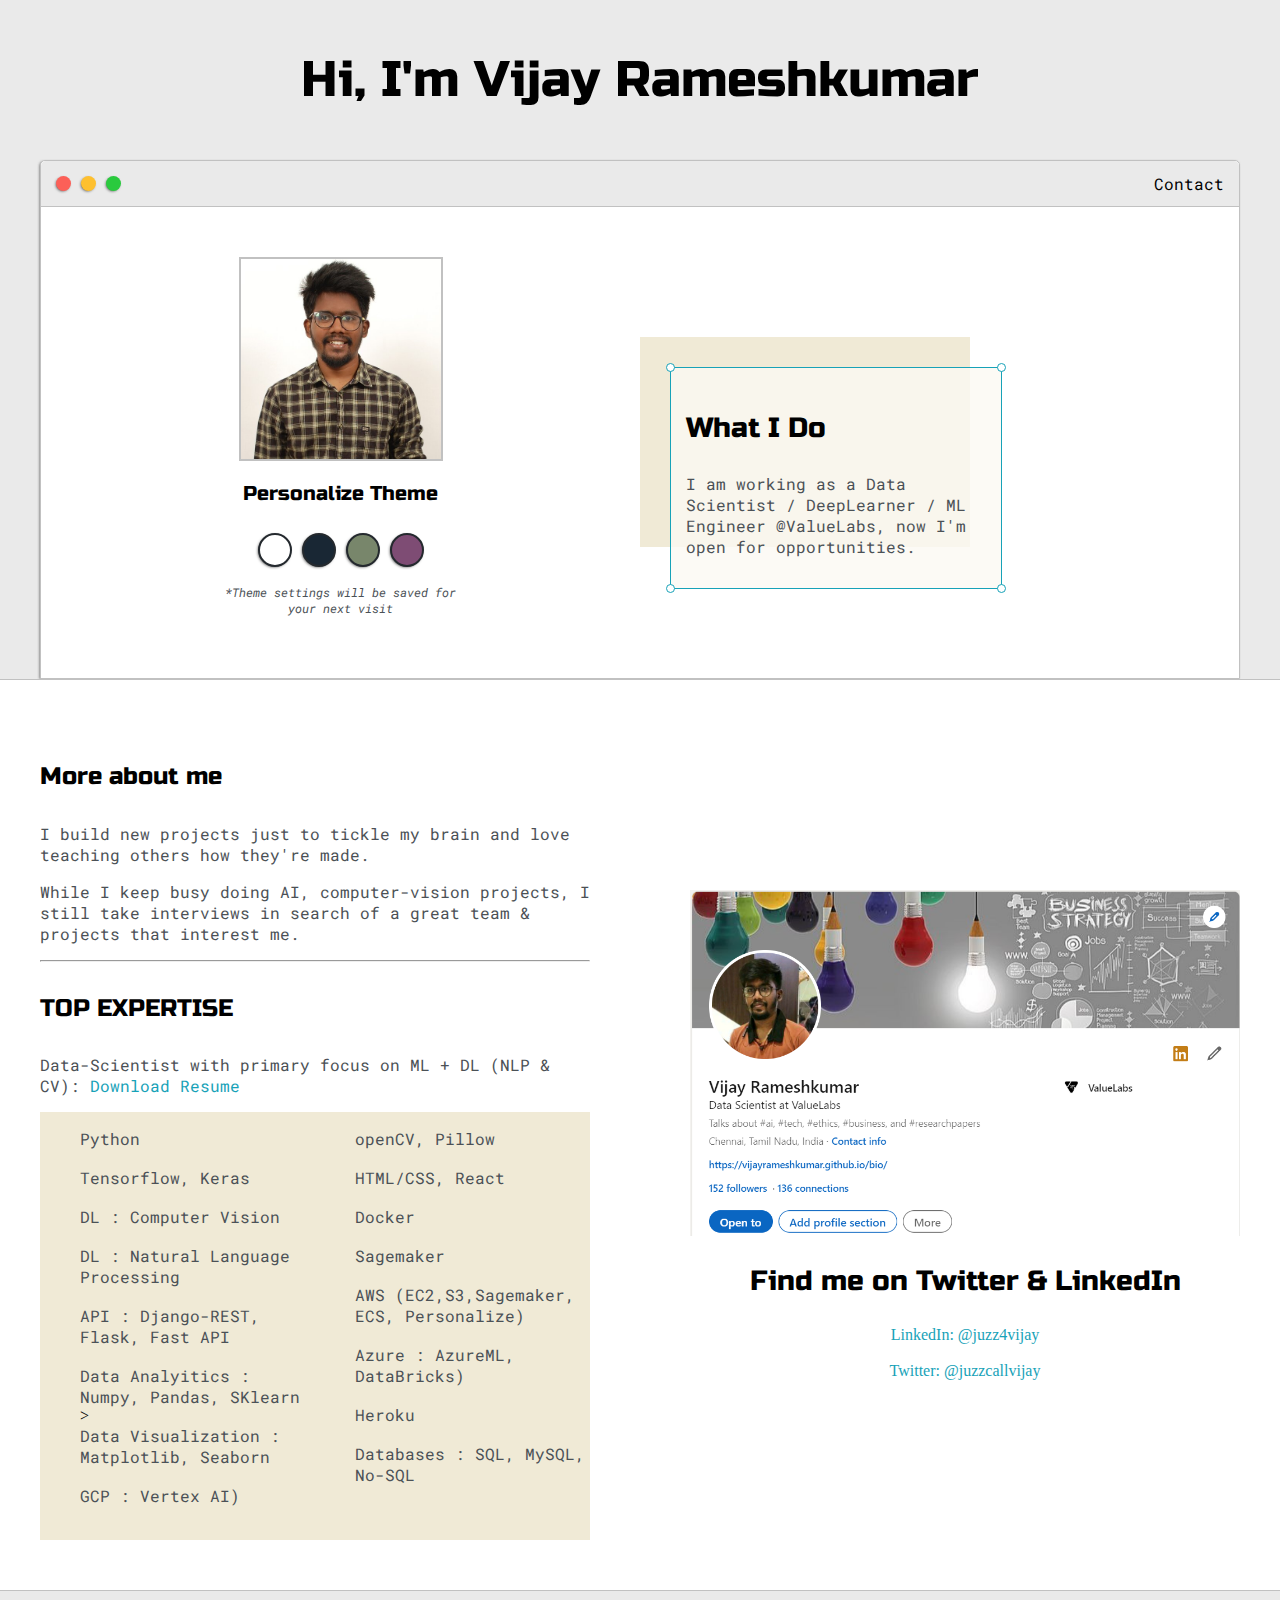
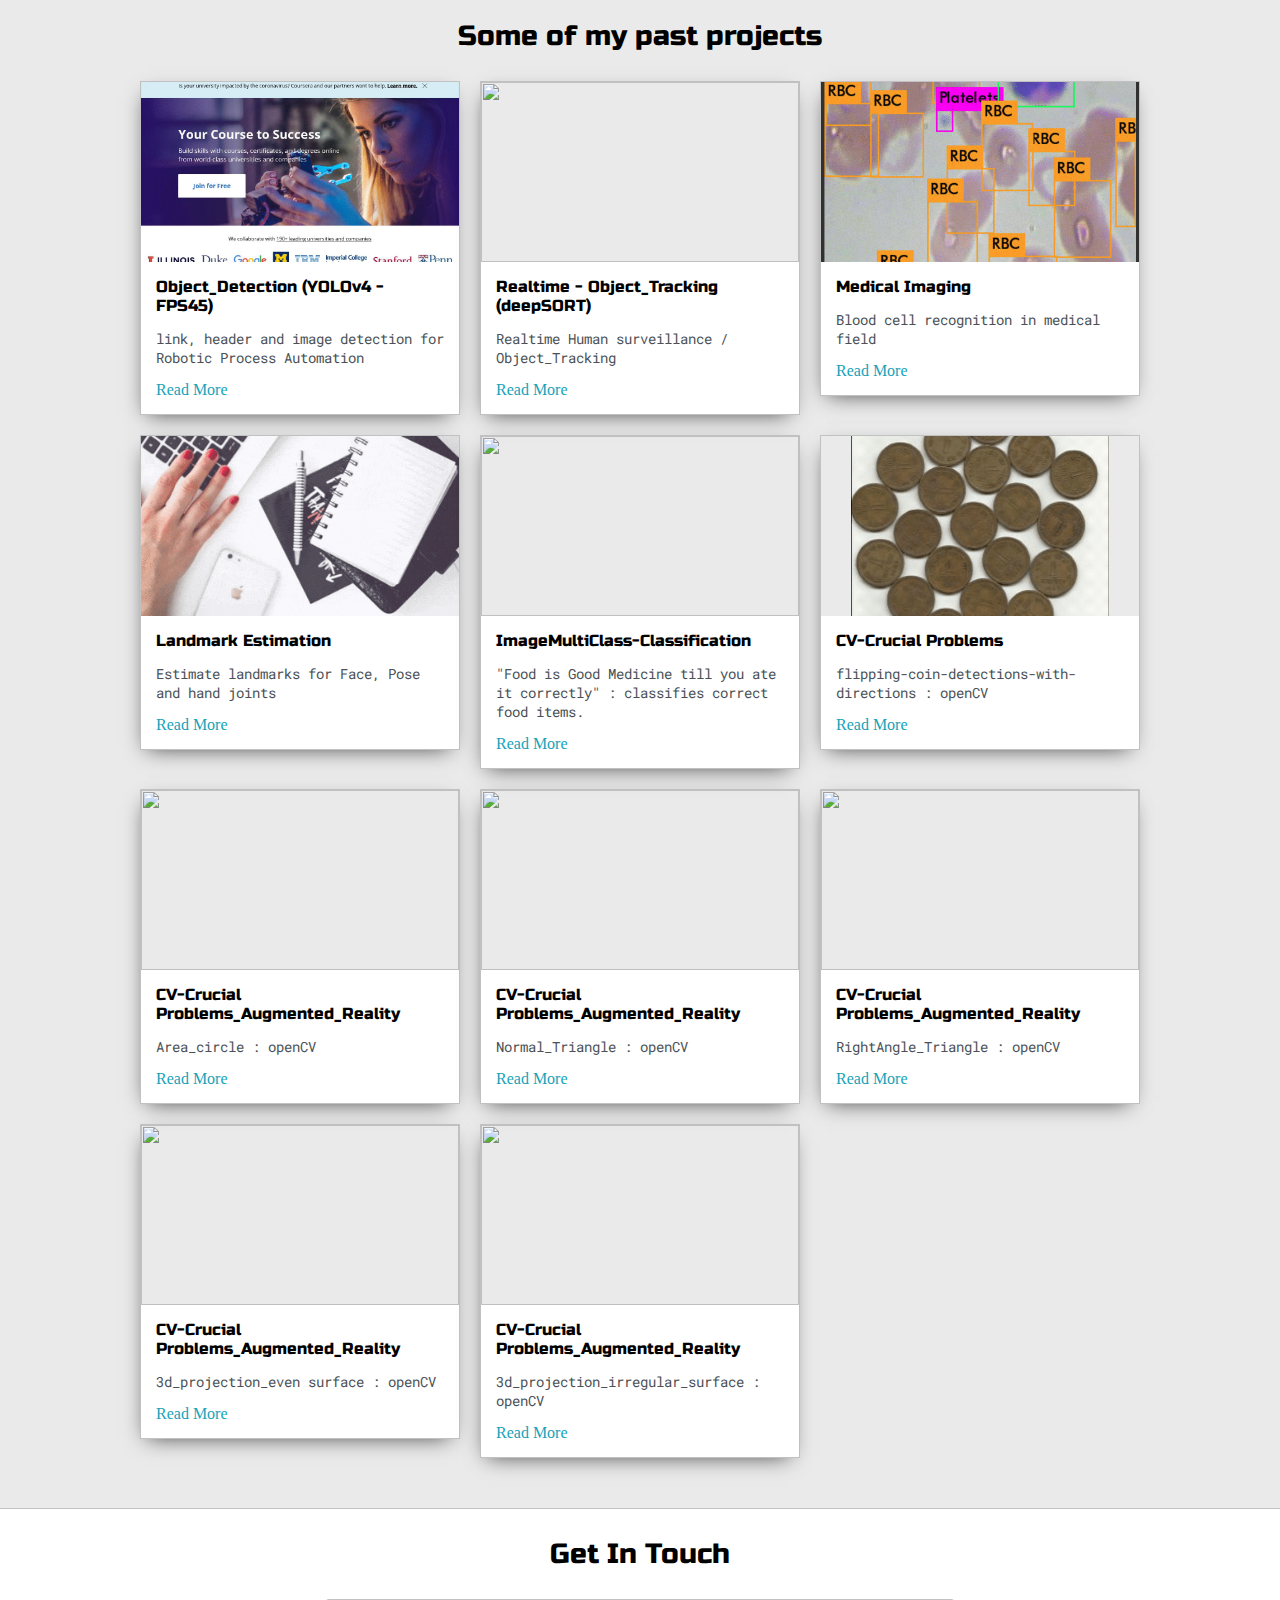
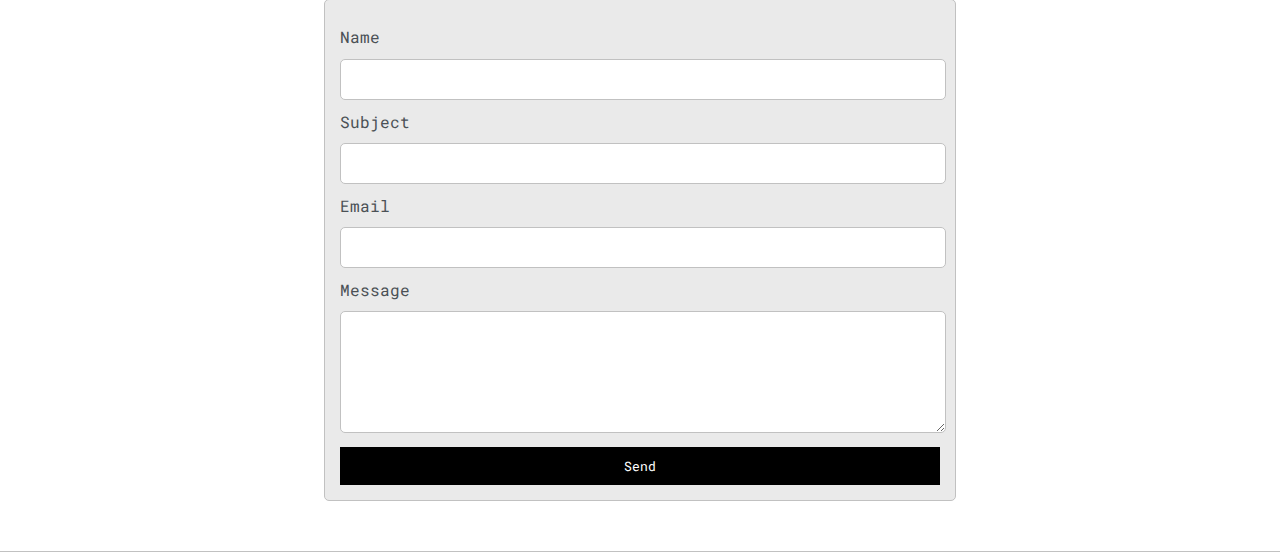
==== index.html @ a8d03389 "Update index.html" ====
<!DOCTYPE html>
<html>
<head>
	<title>Vijay Rameshkumar</title>


	<meta name="viewport" content="width=device-width, initial-scale=1, maximum-scale=1, minimum-scale=1" />

	<link href="https://fonts.googleapis.com/css2?family=Russo+One&display=swap" rel="stylesheet">

	<link href="https://fonts.googleapis.com/css2?family=Roboto+Mono:wght@500&family=Russo+One&display=swap" rel="stylesheet">

	<link rel="stylesheet" type="text/css" href="style.css">
	<link id="theme-style" rel="stylesheet" type="text/css" href="">
</head>
<body>

	<section class="s1">
		<div class="main-container">
			<div class="greeting-wrapper">
				<h1>Hi, I'm Vijay Rameshkumar</h1>
			</div>


			<div class="intro-wrapper">
				<div class="nav-wrapper">

					<!-- Link around dots-wrapper added after tutorial video -->
					<a href="index.html">
						<div class="dots-wrapper">
							<div id="dot-1" class="browser-dot"></div>
							<div id="dot-2" class="browser-dot"></div>
							<div id="dot-3" class="browser-dot"></div>
						</div>
					</a>
					

					<ul id="navigation">
						<li><a href="index.html#contact">Contact</a></li>

					</ul>
				</div>

				<div class="left-column">
					<img id="profile_pic" src="images/index.jpg">

					<h5 style="text-align: center;line-height: 0;">Personalize Theme</h5>

					<div id="theme-options-wrapper">
						<div data-mode="light" id="light-mode" class="theme-dot"></div>
						<div data-mode="blue" id="blue-mode" class="theme-dot"></div>
						<div data-mode="green" id="green-mode" class="theme-dot"></div>
						<div data-mode="purple" id="purple-mode" class="theme-dot"></div>
					</div>

					<p id="settings-note">*Theme settings will be saved for<br>your next visit</p>
				</div>

				<div class="right-column">

					<div id="preview-shadow">
						<div id="preview">
							<div id="corner-tl" class="corner"></div>
							<div id="corner-tr" class="corner"></div>
							<h3>What I Do</h3>
							<p>I am working as a Data Scientist / DeepLearner / ML Engineer @ValueLabs, now I'm open for opportunities.</p>
							<div id="corner-br" class="corner"></div>
							<div id="corner-bl" class="corner"></div>
						</div>
					</div>
				</div>
			</div>
		</div>
	</section>

	<section class="s2">
		<div class="main-container">

			<div class="about-wrapper">
				<div class="about-me">
					<h4>More about me</h4>

					<p>I build new projects just to tickle my brain and love teaching others how they're made.</p>

					<p>While I keep busy doing AI, computer-vision projects, I still take interviews in search of a great team & projects that interest me.</p>


					<hr>

					<h4>TOP EXPERTISE</h4>

					<p>Data-Scientist with primary focus on ML + DL (NLP & CV): <a target="_blank" href="images/Resume.pdf">Download Resume</a></p>

					<div id="skills">
						<ul>

							<li>Python</li><br>
							<li>Tensorflow, Keras</li><br>
							<li>DL : Computer Vision</li><br>
							<li>DL : Natural Language Processing</li><br>
							<li>API : Django-REST, Flask, Fast API</li><br>
							<li>Data Analyitics : Numpy, Pandas, SKlearn</li>><br>
							<li>Data Visualization : Matplotlib, Seaborn</li><br>
							<li>GCP : Vertex AI)</li><br>
						</ul>

						<ul>
							<li>openCV, Pillow</li><br>
							<li>HTML/CSS, React</li><br>
							<li>Docker</li><br>
							<li>Sagemaker</li><br>
							<li>AWS (EC2,S3,Sagemaker, ECS, Personalize)</li><br>
							<li>Azure : AzureML, DataBricks)</li><br>
							<li>Heroku</li><br>
							<li>Databases : SQL, MySQL, No-SQL</li><br>
						</ul>

					</div>

				</div>

				
				<div class="social-links">
					<img id="social_img" src="images/linkedin_bio.png">
					<h3>Find me on Twitter & LinkedIn</h3>

					<a target="_blank" href="https://www.linkedin.com/in/vijayrameshkumar/">LinkedIn: @juzz4vijay</a>
					<script src="https://platform.linkedin.com/badges/js/profile.js" async defer type="text/javascript"></script>
					<br>
					<a target="_blank" href="https://mobile.twitter.com/juzzcallvijay">Twitter: @juzzcallvijay</a>
				</div>
			</div>

		</div>
	</section>

	<section class="s1">
		<div class="main-container">
			<h3 style="text-align: center;">Some of my past projects</h3>

			<div class="post-wrapper">

				<div>
					<div class="post">
						<img class="thumbnail" src="images/website_text_detect_yolov4.gif">
						<div class="post-preview">
							<h6 class="post-title">Object_Detection (YOLOv4 - FPS45)</h6>
							<p class="post-intro"> link, header and image detection for Robotic Process Automation </p>
							<a href="https://github.com/VijayRameshkumar/Deep_Learning/tree/gh-pages/computer-vision/02_object-detection/yolov4/website_screenshot">Read More</a>
						</div>
					</div>
				</div>

				<div>
					<div class="post">
						<img class="thumbnail" src="images/obj_tracker_yolov4.gif">
						<div class="post-preview">
							<h6 class="post-title">Realtime - Object_Tracking (deepSORT) </h6>
							<p class="post-intro">Realtime Human surveillance / Object_Tracking</p>
							<a href="https://github.com/VijayRameshkumar/Deep_Learning/tree/gh-pages/computer-vision/03_object_tracking/yolov4-deepsort">Read More</a>
						</div>
					</div>
				</div>

				<div>
					<div class="post">
						<img class="thumbnail" src="images/bloodcells.gif">
						<div class="post-preview">
							<h6 class="post-title">Medical Imaging</h6>
							<p class="post-intro">Blood cell recognition in medical field</p>
							<a href="https://github.com/VijayRameshkumar/Deep_Learning/tree/gh-pages/computer-vision/02_object-detection/yolov4/blood_cells_dataset">Read More</a>
						</div>
					</div>
				</div>

				<div>
					<div class="post">
						<img class="thumbnail" src="images/pose_estimation.gif">
						<div class="post-preview">
							<h6 class="post-title">Landmark Estimation</h6>
							<p class="post-intro">Estimate landmarks for Face, Pose and hand joints</p>
							<a href="https://github.com/VijayRameshkumar/Deep_Learning/tree/gh-pages/computer-vision/04_pose_estimation">Read More</a>
						</div>
					</div>
				</div>

				<div>
					<div class="post">
						<img class="thumbnail" src="images/food11K.gif">
						<div class="post-preview">
							<h6 class="post-title">ImageMultiClass-Classification</h6>
								<p class="post-intro">"Food is Good Medicine till you ate it correctly" : classifies correct food items.</p>
							<a href="https://github.com/VijayRameshkumar/Deep_Learning/tree/gh-pages/computer-vision/01_object-classification">Read More</a>
						</div>
					</div>
				</div>

				<div>
					<div class="post">
						<img class="thumbnail" src="images/flip_coin.gif">
						<div class="post-preview">
							<h6 class="post-title">CV-Crucial Problems</h6>
							<p class="post-intro">flipping-coin-detections-with-directions : openCV</p>
							<a href="https://github.com/VijayRameshkumar/Deep_Learning/tree/gh-pages/computer-vision/computer_vision_Assignments/coin_detection">Read More</a>
						</div>
					</div>
				</div>

				<div>
					<div class="post">
						<img class="thumbnail" src="images/Area_circle.gif">
						<div class="post-preview">
							<h6 class="post-title">CV-Crucial Problems_Augmented_Reality</h6>
							<p class="post-intro">Area_circle : openCV</p>
							<a href="https://github.com/VijayRameshkumar/Deep_Learning/tree/gh-pages/computer-vision/computer_vision_Assignments/coin_detection">Read More</a>
						</div>
					</div>
				</div>

				<div>
					<div class="post">
						<img class="thumbnail" src="images/Normal_Triangle.gif">
						<div class="post-preview">
							<h6 class="post-title">CV-Crucial Problems_Augmented_Reality</h6>
							<p class="post-intro">Normal_Triangle : openCV</p>
							<a href="https://github.com/VijayRameshkumar/Deep_Learning/tree/gh-pages/computer-vision/computer_vision_Assignments/coin_detection">Read More</a>
						</div>
					</div>
				</div>

				<div>
					<div class="post">
						<img class="thumbnail" src="images/RightAngle_Triangle.gif">
						<div class="post-preview">
							<h6 class="post-title">CV-Crucial Problems_Augmented_Reality</h6>
							<p class="post-intro">RightAngle_Triangle : openCV</p>
							<a href="https://github.com/VijayRameshkumar/Deep_Learning/tree/gh-pages/computer-vision/computer_vision_Assignments/coin_detection">Read More</a>
						</div>
					</div>
				</div>

				<div>
					<div class="post">
						<img class="thumbnail" src="images/3d_projection_even surface.gif">
						<div class="post-preview">
							<h6 class="post-title">CV-Crucial Problems_Augmented_Reality</h6>
							<p class="post-intro">3d_projection_even surface : openCV</p>
							<a href="https://github.com/VijayRameshkumar/Deep_Learning/tree/gh-pages/computer-vision/computer_vision_Assignments/coin_detection">Read More</a>
						</div>
					</div>
				</div>

				<div>
					<div class="post">
						<img class="thumbnail" src="images/3d_projection_irregular_surface.gif">
						<div class="post-preview">
							<h6 class="post-title">CV-Crucial Problems_Augmented_Reality</h6>
							<p class="post-intro">3d_projection_irregular_surface : openCV</p>
							<a href="https://github.com/VijayRameshkumar/Deep_Learning/tree/gh-pages/computer-vision/computer_vision_Assignments/coin_detection">Read More</a>
						</div>
					</div>
				</div>

			</div>
		</div>
	</section>

	<section class="s2">
		<div class="main-container">
			<a href=""></a>
			<h3 style="text-align: center;">Get In Touch</h3>

			<form id="contact-form">
				<a name="contact"></a>

				<label>Name</label>
				<input class="input-field" type="text" name="name">

				<label>Subject</label>
				<input class="input-field" type="text" name="subject">

				<label>Email</label>
				<input class="input-field" type="text" name="email">

				<label>Message</label>
				<textarea class="input-field" name="message"></textarea>

				<input id="submit-btn" type="submit" value="Send">
			</form>
		</div>
	</section> 

	<script type="text/javascript" src="images/script.js"></script>
</body>
</html>
---- style.css ----
:root{
	--mainColor:#eaeaea;
	--secondaryColor:#fff;

	--borderColor:#c1c1c1;

	--mainText:black;
	--secondaryText:#4b5156;

	--themeDotBorder:#24292e;

	--previewBg:rgb(251, 249, 243, 0.8);
	--previewShadow:#f0ead6;


	--buttonColor:black;
}


html, body{
	padding: 0;
	margin: 0;
	scroll-behavior: smooth;
}

body *{
	transition: 0.3s;
}


h1, h2, h3, h4, h5, h6, strong{
	color: var(--mainText);
	font-family: 'Russo One', sans-serif;
	font-weight: 500;
}

p, li, span, label, input, textarea{
	color: var(--secondaryText);
	font-family: 'Roboto Mono', monospace;
}

a{
	text-decoration: none;
	color:#17a2b8;
}

ul{
	list-style: none;
}

h1 { font-size: 50px;}
h2 { font-size: 36px;}
h3 { font-size: 28px;}
h4 { font-size: 24px;}
h5 { font-size: 20px;}
h6 { font-size: 16px;}


.s1{
	background-color: var(--mainColor);
	border-bottom:1px solid var(--borderColor);
	overflow:auto;
}

.s2{
	background-color: var(--secondaryColor);
	border-bottom:1px solid var(--borderColor);
	overflow:auto;
}



.main-container{
	width: 1200px;
	margin: 0 auto;
}


.greeting-wrapper{
	display: grid;
	text-align: center;
	align-content: center;
	min-height: 10em;

}

.intro-wrapper{
	background-color: var(--secondaryColor);
	border:1px solid var(--borderColor);
	border-radius:5px 5px 0 0;


	-webkit-box-shadow: -1px 1px 3px -1px rgba(0,0,0,0.75);
	-moz-box-shadow: -1px 1px 3px -1px rgba(0,0,0,0.75);
	box-shadow: -1px 1px 3px -1px rgba(0,0,0,0.75);

	display: grid;
	grid-template-columns: 1fr 1fr;
	grid-template-areas: 
		'nav-wrapper nav-wrapper'
		'left-column right-column'
	;
}


.nav-wrapper{
	border-radius:5px 5px 0 0;
	grid-area:nav-wrapper;
	border-bottom: 1px solid var(--borderColor);
	display: flex;
	justify-content: space-between;
	align-items: center;
	background-color: var(--mainColor);
}

#navigation a{
	color:var(--mainText);
}


#navigation{
	margin:0;
	padding: 10px;
}

#navigation li{
	display: inline-block;
	margin-right: 5px;
	margin-left:5px;
}

.dots-wrapper{
	display: flex;
	padding: 10px;
}

#dot-1{
	background-color:  #FC6058;
}

#dot-2{
	background-color:  #FEC02F;
}

#dot-3{
	background-color:  #2ACA3E;
}

.browser-dot{
	background-color: black;
	height: 15px;
	width: 15px;
	border-radius: 50%;
	margin: 5px;

	-webkit-box-shadow: -1px 1px 3px -1px rgba(0,0,0,0.75);
	-moz-box-shadow: -1px 1px 3px -1px rgba(0,0,0,0.75);
	box-shadow: -1px 1px 3px -1px rgba(0,0,0,0.75);

}


.left-column{
	grid-area: left-column;
	padding-top:50px;
	padding-bottom: 50px;
}

#profile_pic{
	display: block;
	margin:0 auto;

	height: 200px;
	width: 200px;
	object-fit: cover;
	border:2px solid var(--borderColor);
}


#theme-options-wrapper{
	display: flex;
	justify-content: center;
}

.theme-dot{
	height: 30px;
	width: 30px;
	background-color: black;
	border-radius: 50%;

	margin: 5px;
	border:2px solid var(--themeDotBorder);

	-webkit-box-shadow: -1px 1px 3px -1px rgba(0,0,0,0.75);
	-moz-box-shadow: -1px 1px 3px -1px rgba(0,0,0,0.75);
	box-shadow: -1px 1px 3px -1px rgba(0,0,0,0.75);

	cursor: pointer;
}


.theme-dot:hover{
	border-width: 5px;
}


#light-mode{
	background-color: #fff;
}

#blue-mode{
	background-color: #192734;
}

#green-mode{
	background-color: #78866b;
}

#purple-mode{
	background-color: #7E4C74;
}

#settings-note{
	font-size: 12px;
	font-style: italic;
	text-align: center;
}

.right-column{
	grid-area: right-column;
	display: grid;
	align-content: center;

	padding-top: 50px;
	padding-bottom: 50px;
}


#preview-shadow{
	background-color: var(--previewShadow);
	max-width: 300px;
	height: 180px;
	padding-left: 30px;
	padding-top: 30px;
}

#preview{
	width: 300px;
	border:1.5px solid #17a2b8;
	background-color: var(--previewBg);
	padding:15px;
	position: relative;
}

.corner{
	width:7px;
	height: 7px;
	border-radius: 50%;
	border:1.5px solid #17a2b8;
	background-color: #fff;
	position: absolute;
}

#corner-tl{
	top:-5px;
	left: -5px
}

#corner-tr{
	top:-5px;
	right: -5px
}


#corner-br{
	bottom:-5px;
	right: -5px
}


#corner-bl{
	bottom:-5px;
	left: -5px
}

.about-wrapper{
	display: grid;
	grid-template-columns: repeat(auto-fit, minmax(320px, 1fr));
	padding-bottom: 50px;
	padding-top: 50px;
	gap:100px;
}


#skills{
	display: flex;
	justify-content: space-evenly;
	background-color: var(--previewShadow);
}

.social-links{
	display: grid;
	align-content: center;
	text-align: center;
}

#social_img{
	width: 100%;
}


.post-wrapper{
	display: grid;
	grid-template-columns: repeat(auto-fit, 320px);
	gap:20px;
	justify-content: center;
	padding-bottom: 50px;
}

.post{
	border:1px solid var(--borderColor);
	-webkit-box-shadow: -2px 7px 21px -9px rgba(0,0,0,0.75);
	-moz-box-shadow: -2px 7px 21px -9px rgba(0,0,0,0.75);
	box-shadow: -2px 7px 21px -9px rgba(0,0,0,0.75);
}

.thumbnail{
	display: block;
	width: 100%;
	height:180px;
	object-fit: cover;
}

.post-preview{
	background-color: #fff;
	padding:15px;
}

.post-title{
	color:black;
	margin: 0;
}

.post-intro{
	color:#4b5156;
	font-size: 14px;
}


#contact-form{
	display: block;
	max-width: 600px;
	margin: 0 auto;
	border: 1px solid var(--borderColor);
	padding: 15px;
	border-radius: 5px;
	background-color: var(--mainColor);
	margin-bottom: 50px;

}

#contact-form label{
	line-height: 2.7em;
}

#contact-form textarea{
	min-height: 100px;
	font-size: 14px;
}


.input-field{
	width: 100%;
	padding-top: 10px;
	padding-bottom:10px; 
	background-color: var(--secondaryColor);
	border-radius: 5px;
	border:1px solid var(--borderColor);
	font-size: 14px;
}


#submit-btn{
	margin-top: 10px;
	width: 100%;
	padding-top: 10px;
	padding-bottom:10px; 
	color: #ffffff;
	background-color: var(--buttonColor);
	border:none;
}


@media screen and (max-width: 1200px){
	.main-container{
		width: 95%;
	}
}

@media screen and (max-width: 800px){
	.intro-wrapper{
		grid-template-columns: 1fr;
		grid-template-areas: 
			'nav-wrapper'
			'left-column'
			'right-column'
		;
	}

	.right-column{
		justify-content: center;
	}

}

@media screen and (max-width: 400px){
	#preview-shadow{
		max-width: 280px;
		height: 180px;
		padding-left: 10px;
		padding-top: 10px;
	}

	#preview{
		width: 280px;

	}

}
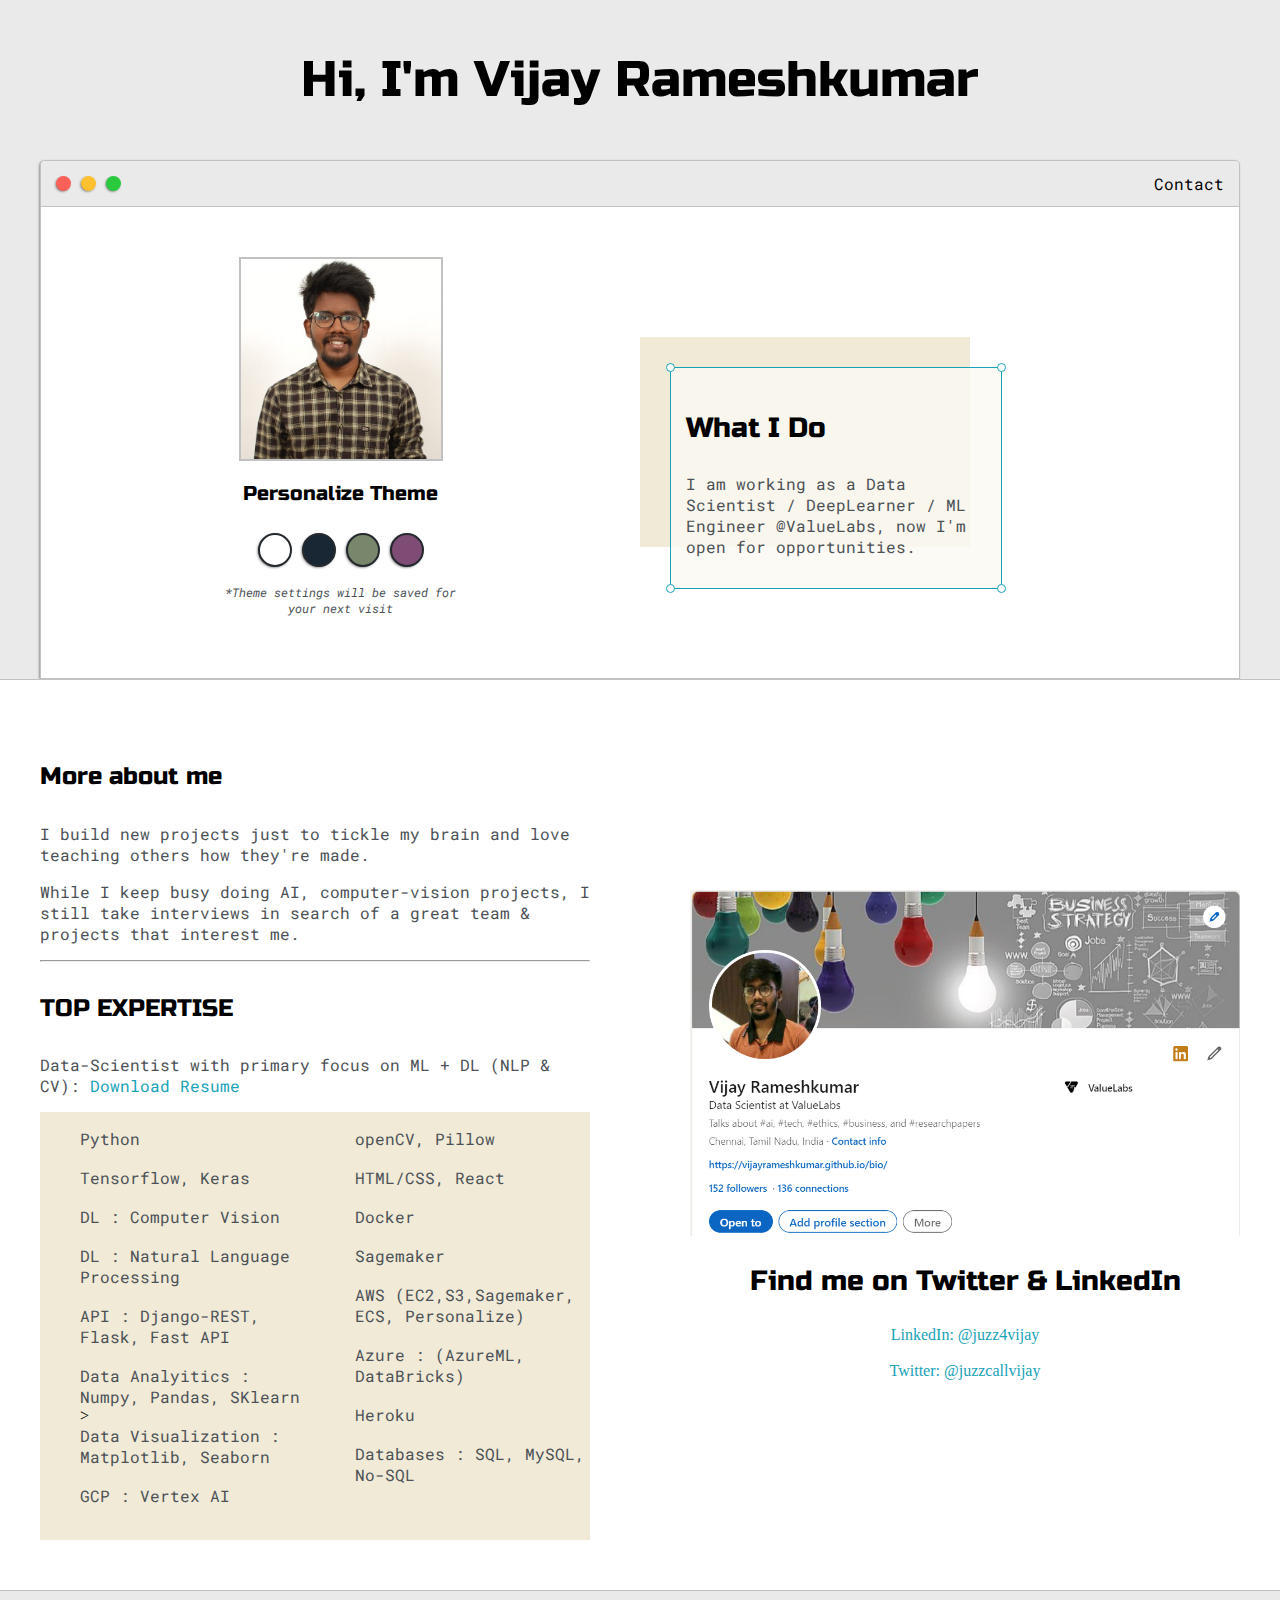
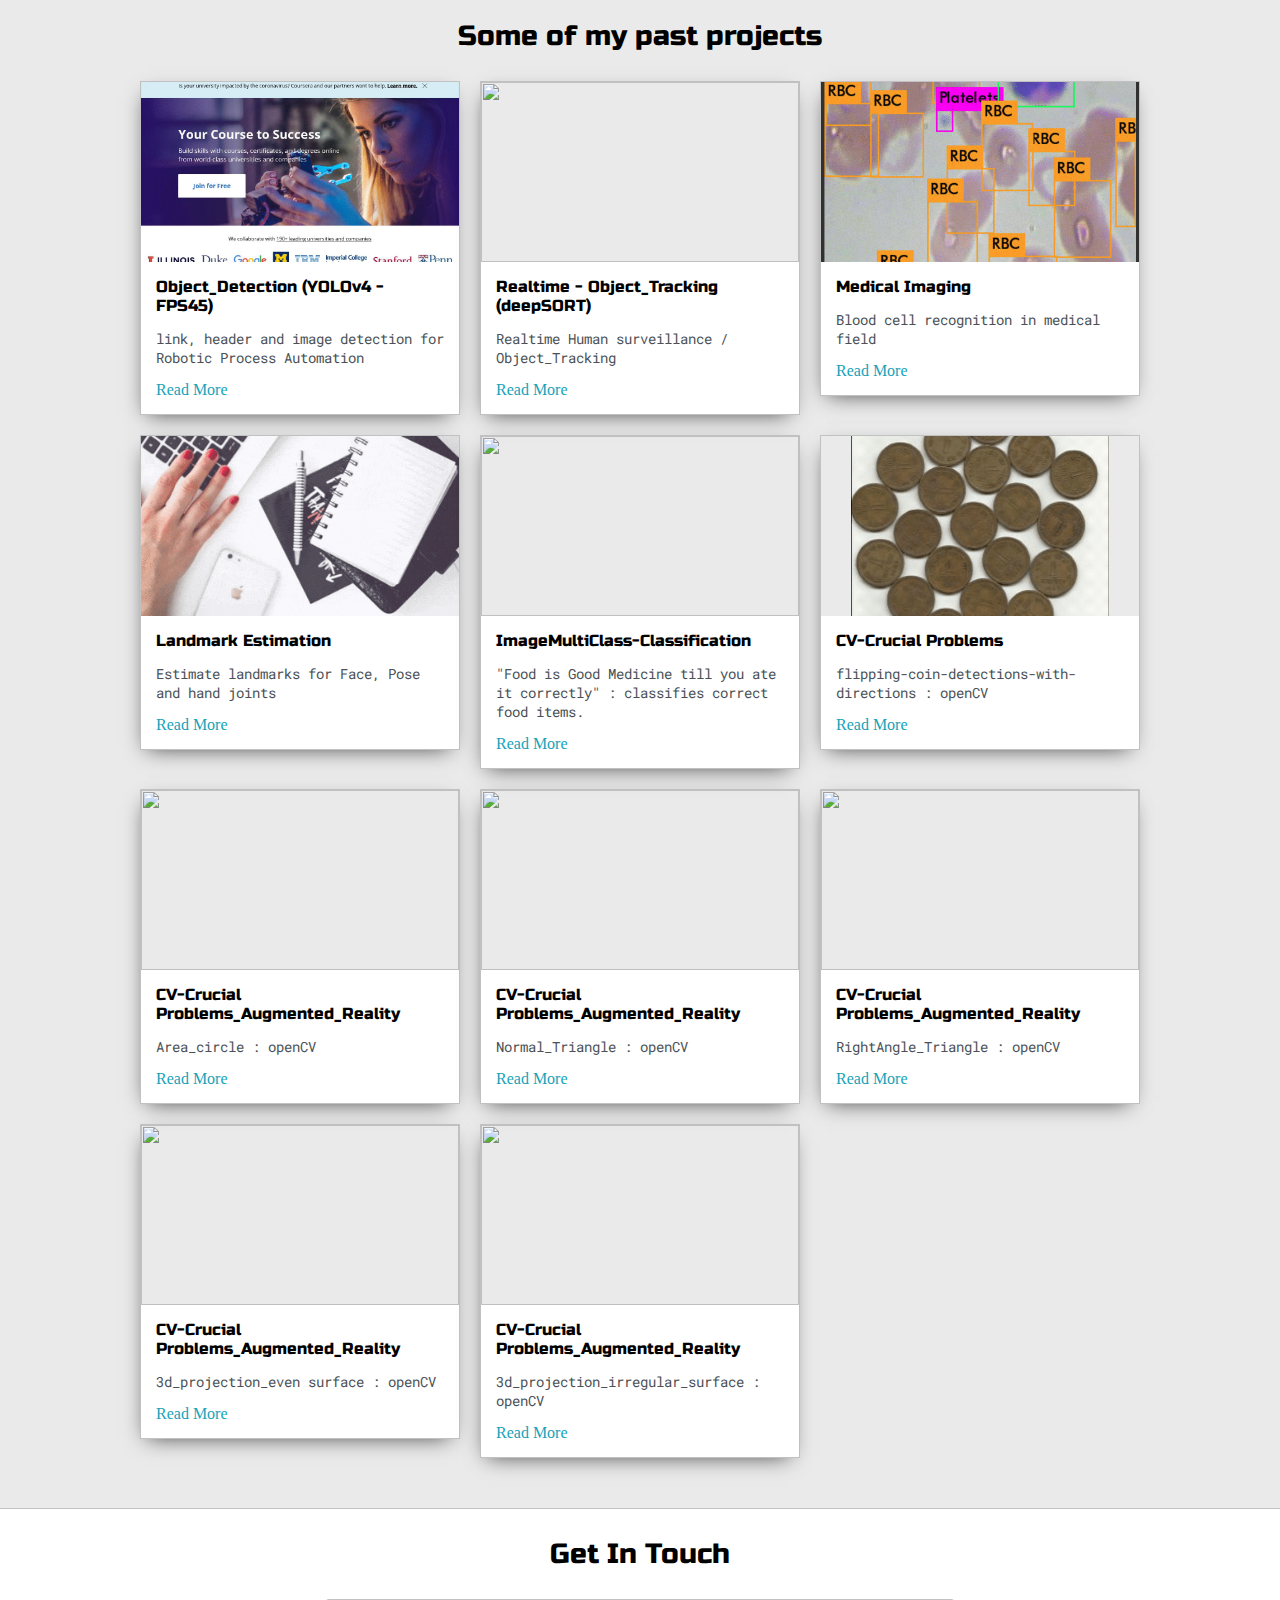
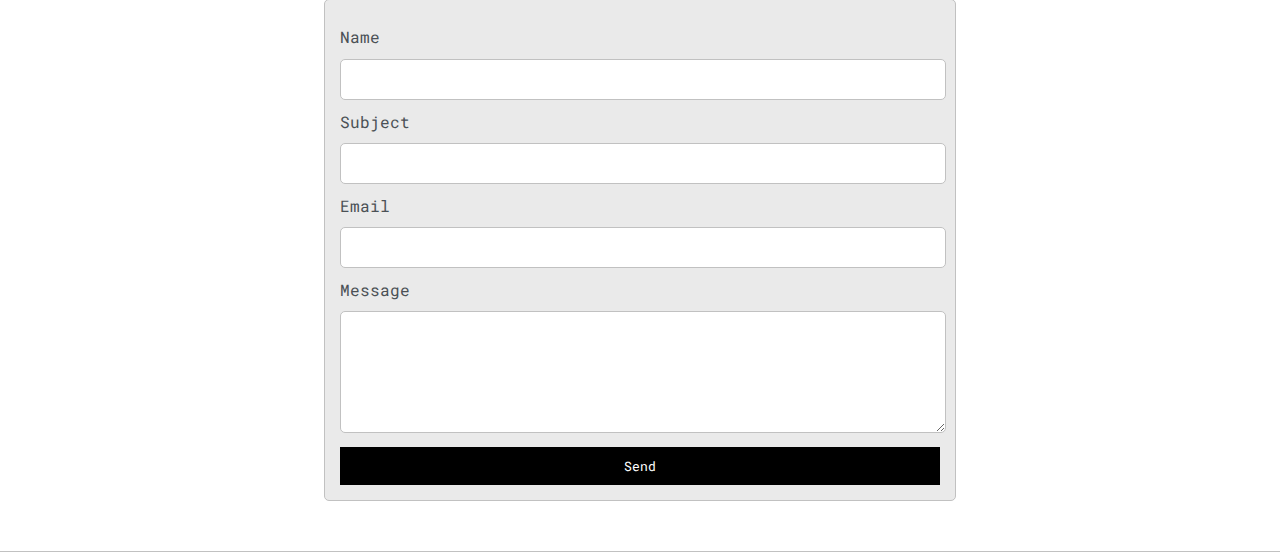
==== commit 27b579f3: "Update index.html" ====
--- a/index.html
+++ b/index.html
@@ -101,7 +101,7 @@
 							<li>API : Django-REST, Flask, Fast API</li><br>
 							<li>Data Analyitics : Numpy, Pandas, SKlearn</li>><br>
 							<li>Data Visualization : Matplotlib, Seaborn</li><br>
-							<li>GCP : Vertex AI)</li><br>
+							<li>GCP : Vertex AI</li><br>
 						</ul>
 
 						<ul>
@@ -110,7 +110,7 @@
 							<li>Docker</li><br>
 							<li>Sagemaker</li><br>
 							<li>AWS (EC2,S3,Sagemaker, ECS, Personalize)</li><br>
-							<li>Azure : AzureML, DataBricks)</li><br>
+							<li>Azure : (AzureML, DataBricks)</li><br>
 							<li>Heroku</li><br>
 							<li>Databases : SQL, MySQL, No-SQL</li><br>
 						</ul>
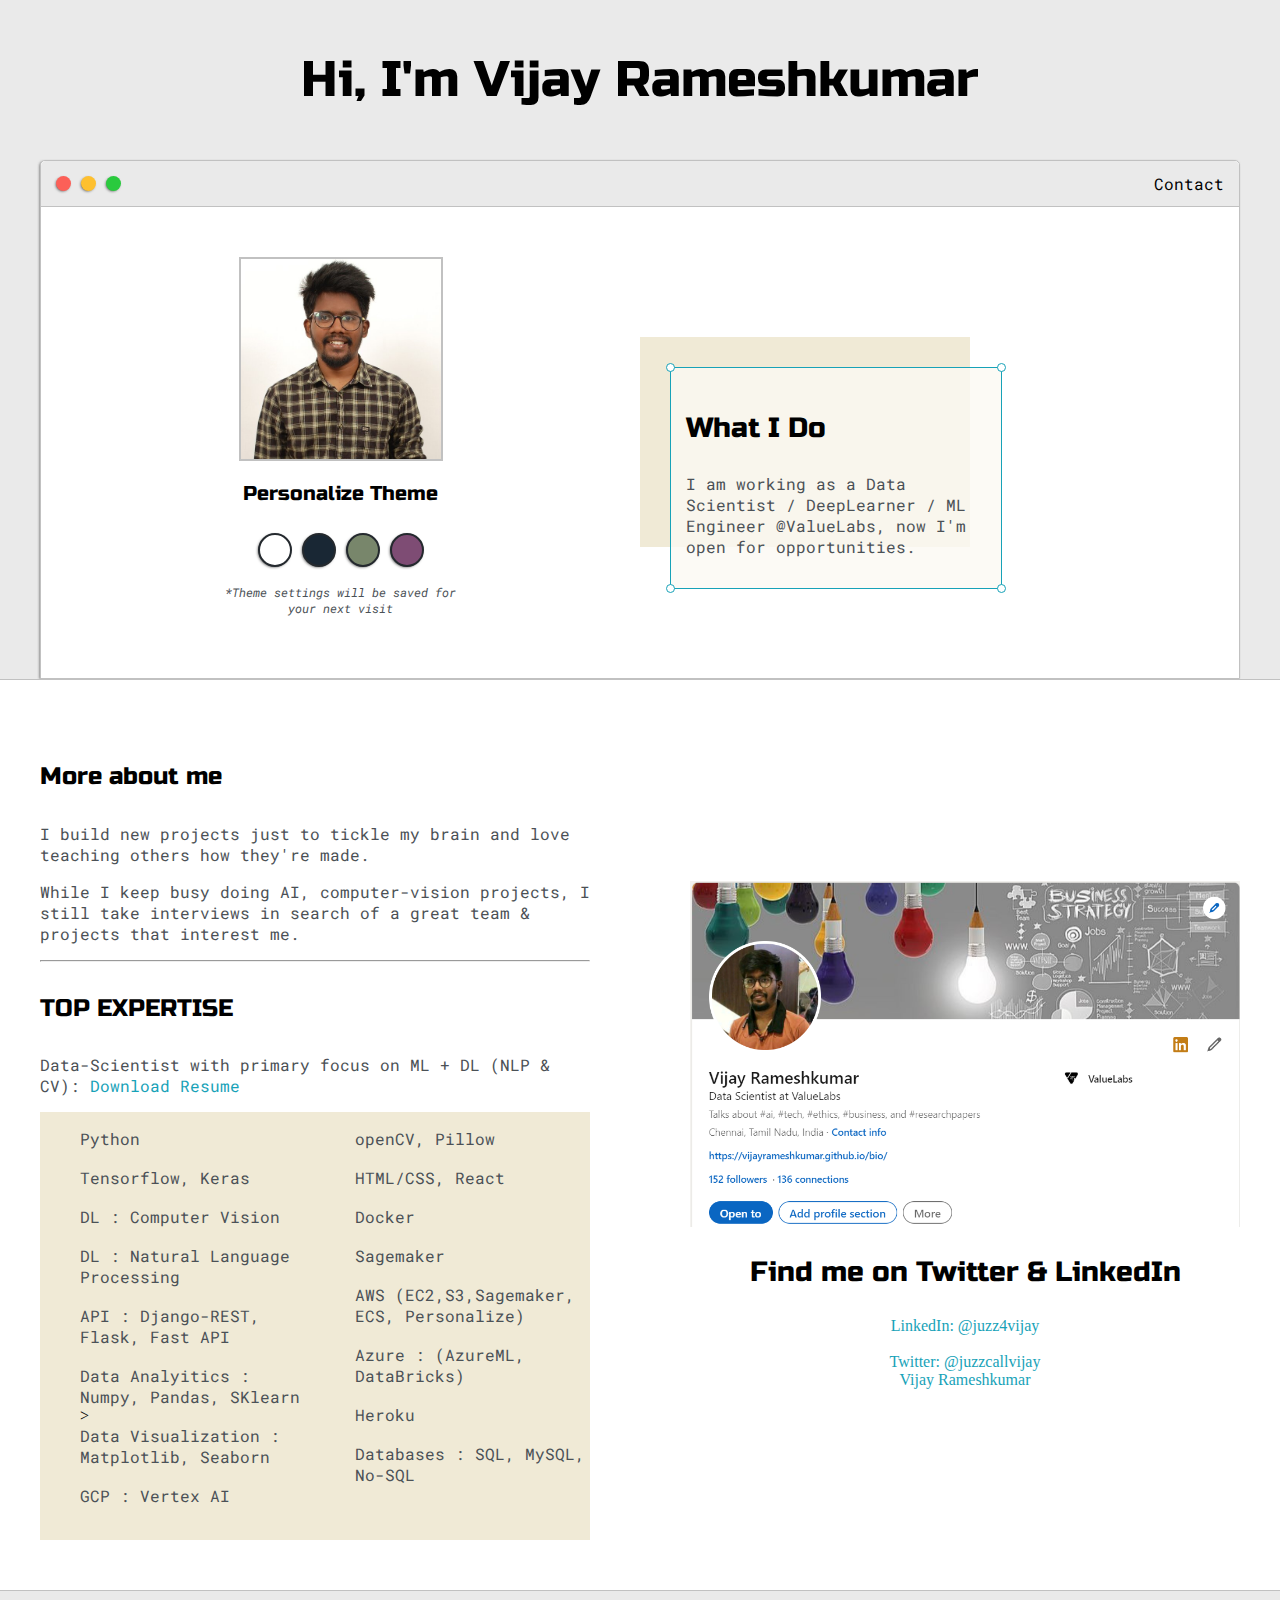
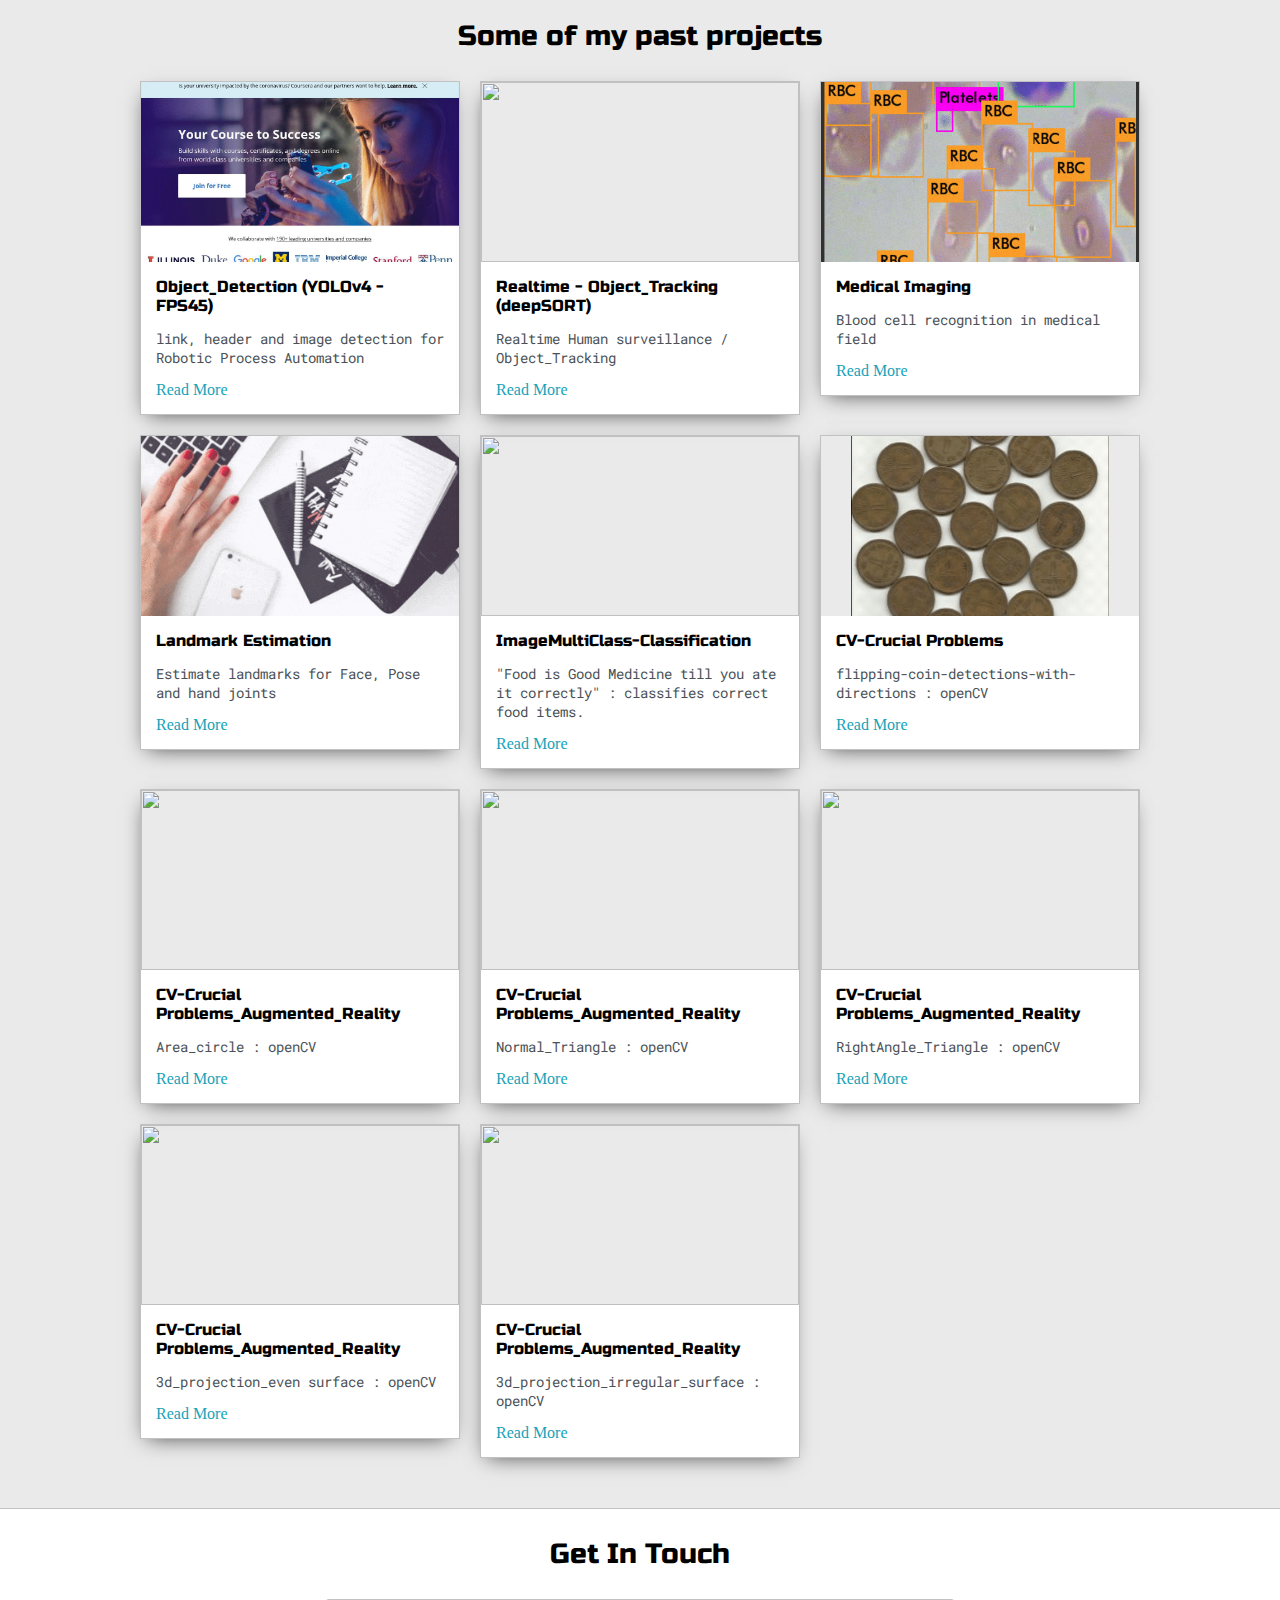
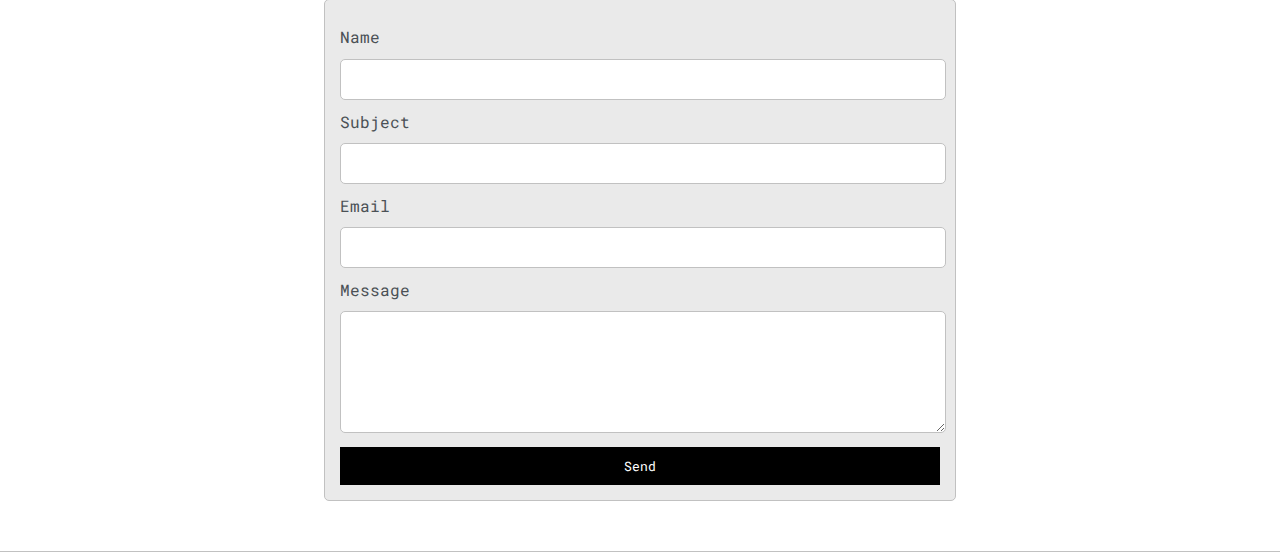
==== commit 5ae6279b: "Update index.html" ====
--- a/index.html
+++ b/index.html
@@ -125,9 +125,11 @@
 					<h3>Find me on Twitter & LinkedIn</h3>
 
 					<a target="_blank" href="https://www.linkedin.com/in/vijayrameshkumar/">LinkedIn: @juzz4vijay</a>
-					<script src="https://platform.linkedin.com/badges/js/profile.js" async defer type="text/javascript"></script>
 					<br>
 					<a target="_blank" href="https://mobile.twitter.com/juzzcallvijay">Twitter: @juzzcallvijay</a>
+					<script src="https://platform.linkedin.com/badges/js/profile.js" async defer type="text/javascript"></script>
+					<div class="badge-base LI-profile-badge" data-locale="en_US" data-size="medium" data-theme="dark" data-type="VERTICAL" data-vanity="vijayrameshkumar" data-version="v1"><a class="badge-base__link LI-simple-link" href="https://in.linkedin.com/in/vijayrameshkumar?trk=profile-badge">Vijay Rameshkumar</a></div>
+              
 				</div>
 			</div>
 
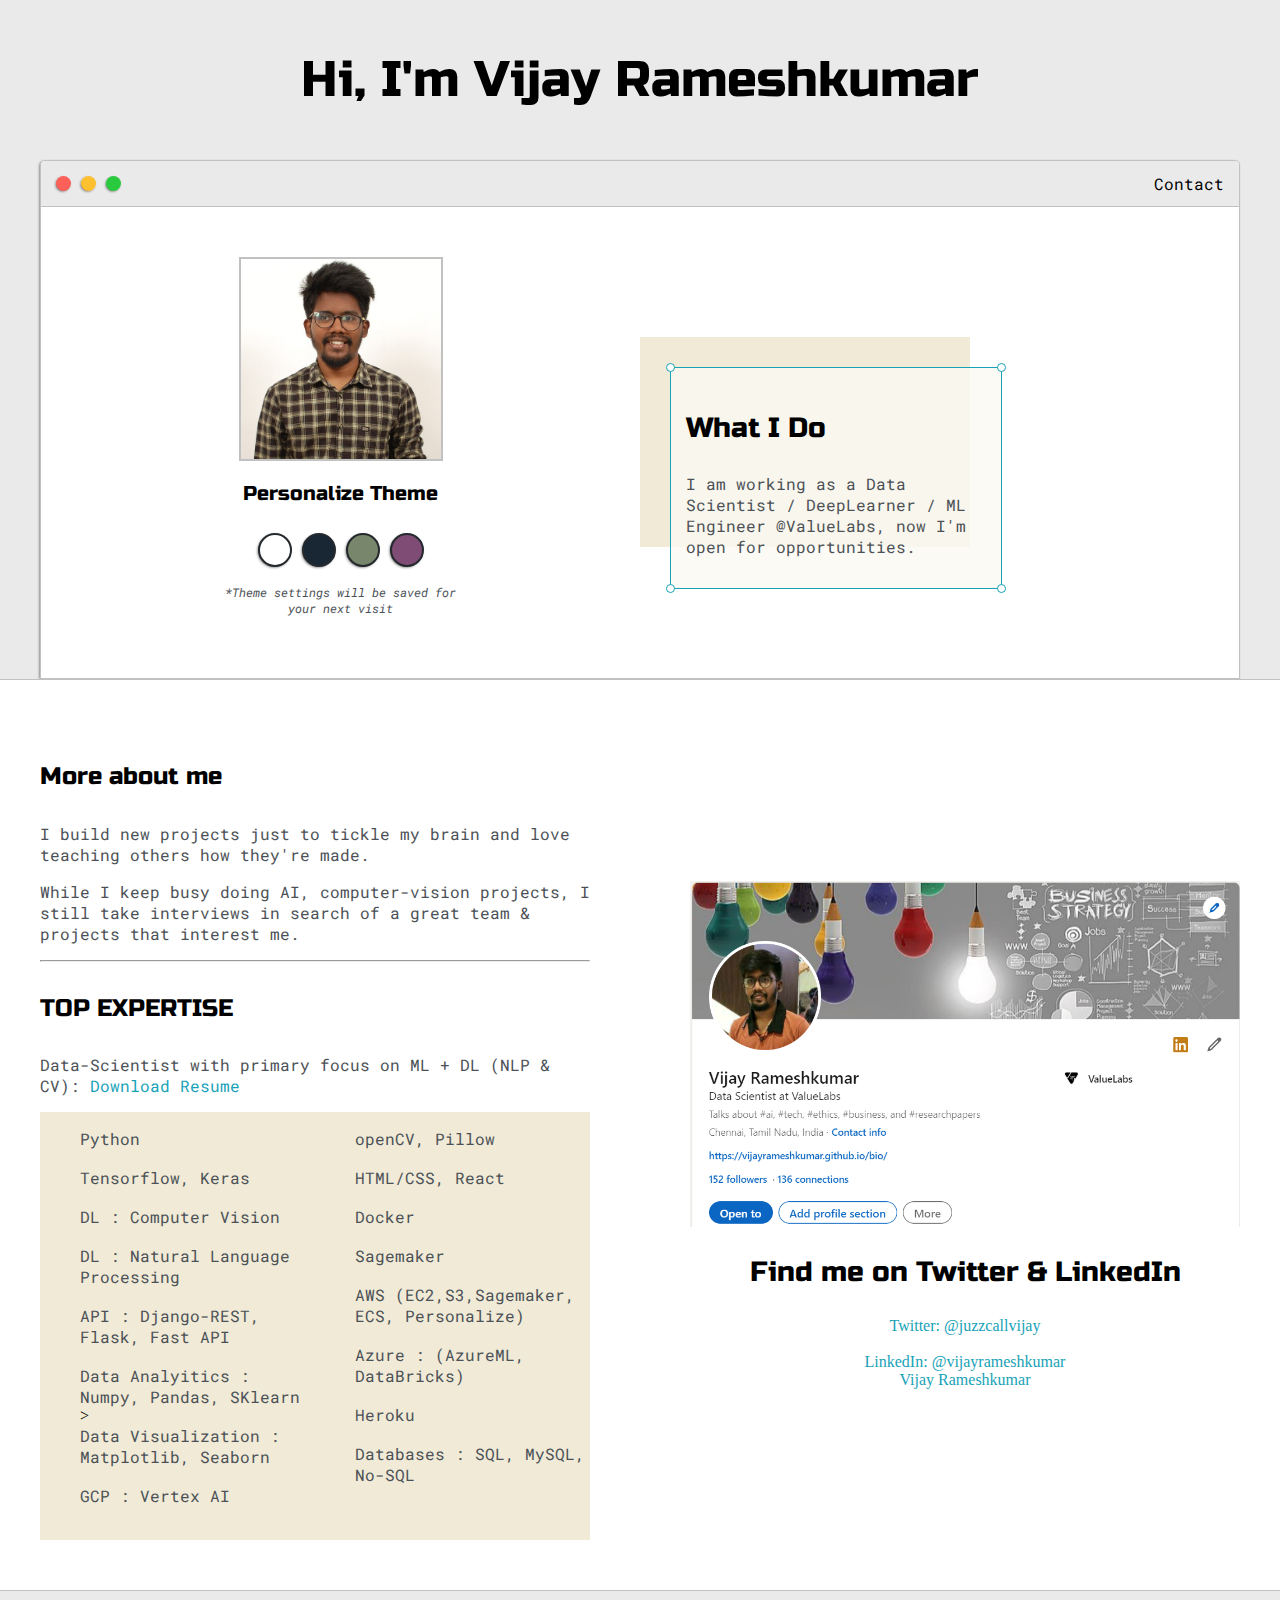
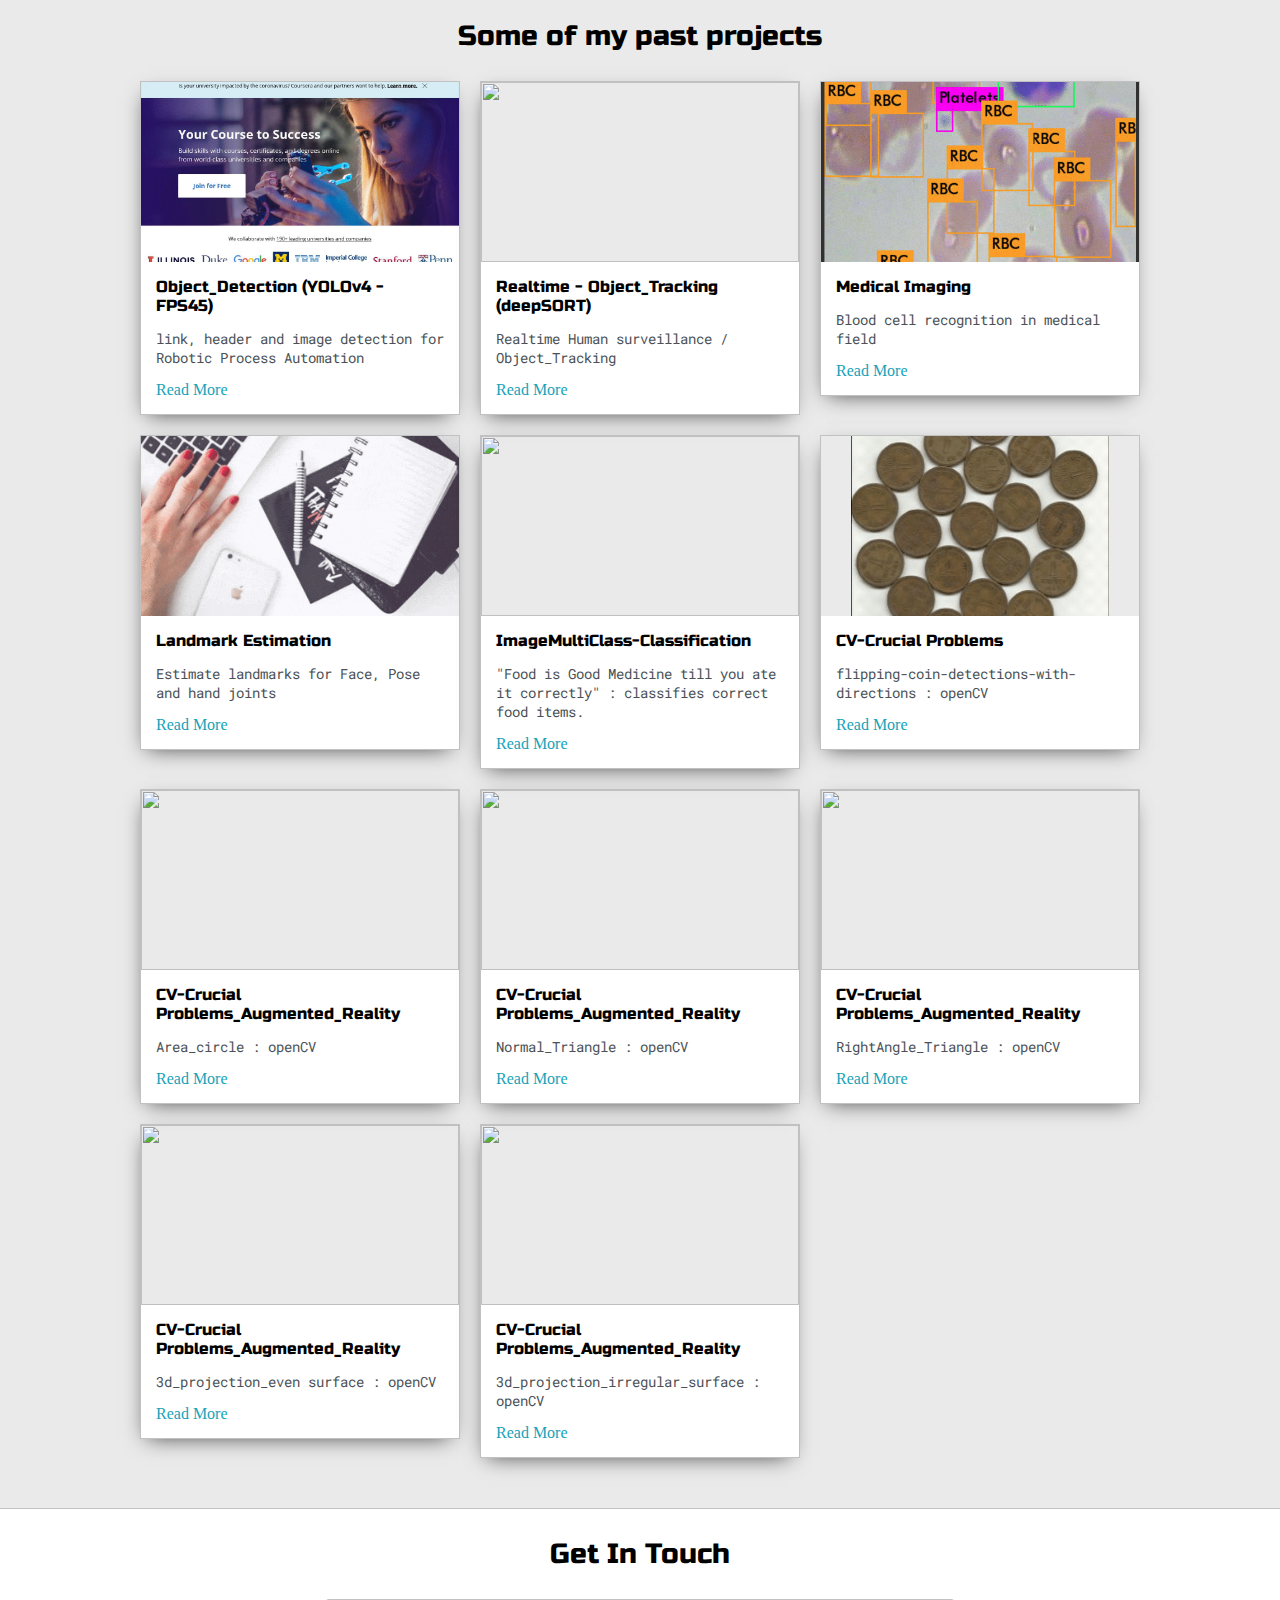
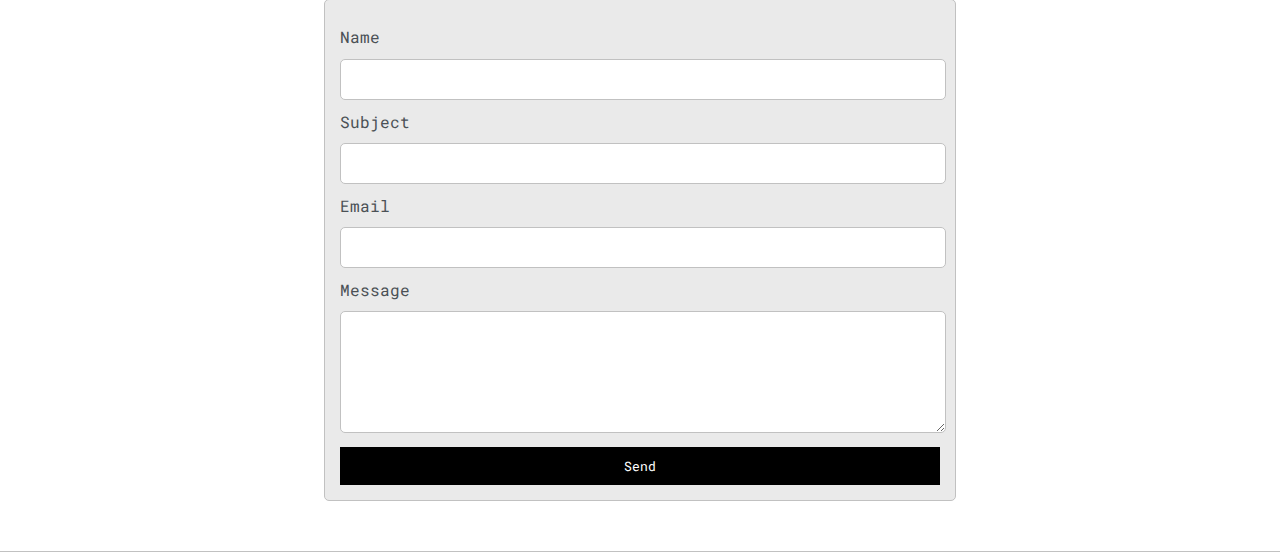
==== commit d7e0a6b4: "Update index.html" ====
--- a/index.html
+++ b/index.html
@@ -123,10 +123,11 @@
 				<div class="social-links">
 					<img id="social_img" src="images/linkedin_bio.png">
 					<h3>Find me on Twitter & LinkedIn</h3>
-
-					<a target="_blank" href="https://www.linkedin.com/in/vijayrameshkumar/">LinkedIn: @juzz4vijay</a>
+					
+					<a target="_blank" href="https://mobile.twitter.com/juzzcallvijay">Twitter: @juzzcallvijay</a>
 					<br>
-					<a target="_blank" href="https://mobile.twitter.com/juzzcallvijay">Twitter: @juzzcallvijay</a>
+					<a target="_blank" href="https://www.linkedin.com/in/vijayrameshkumar/">LinkedIn: @vijayrameshkumar</a>
+					
 					<script src="https://platform.linkedin.com/badges/js/profile.js" async defer type="text/javascript"></script>
 					<div class="badge-base LI-profile-badge" data-locale="en_US" data-size="medium" data-theme="dark" data-type="VERTICAL" data-vanity="vijayrameshkumar" data-version="v1"><a class="badge-base__link LI-simple-link" href="https://in.linkedin.com/in/vijayrameshkumar?trk=profile-badge">Vijay Rameshkumar</a></div>
               
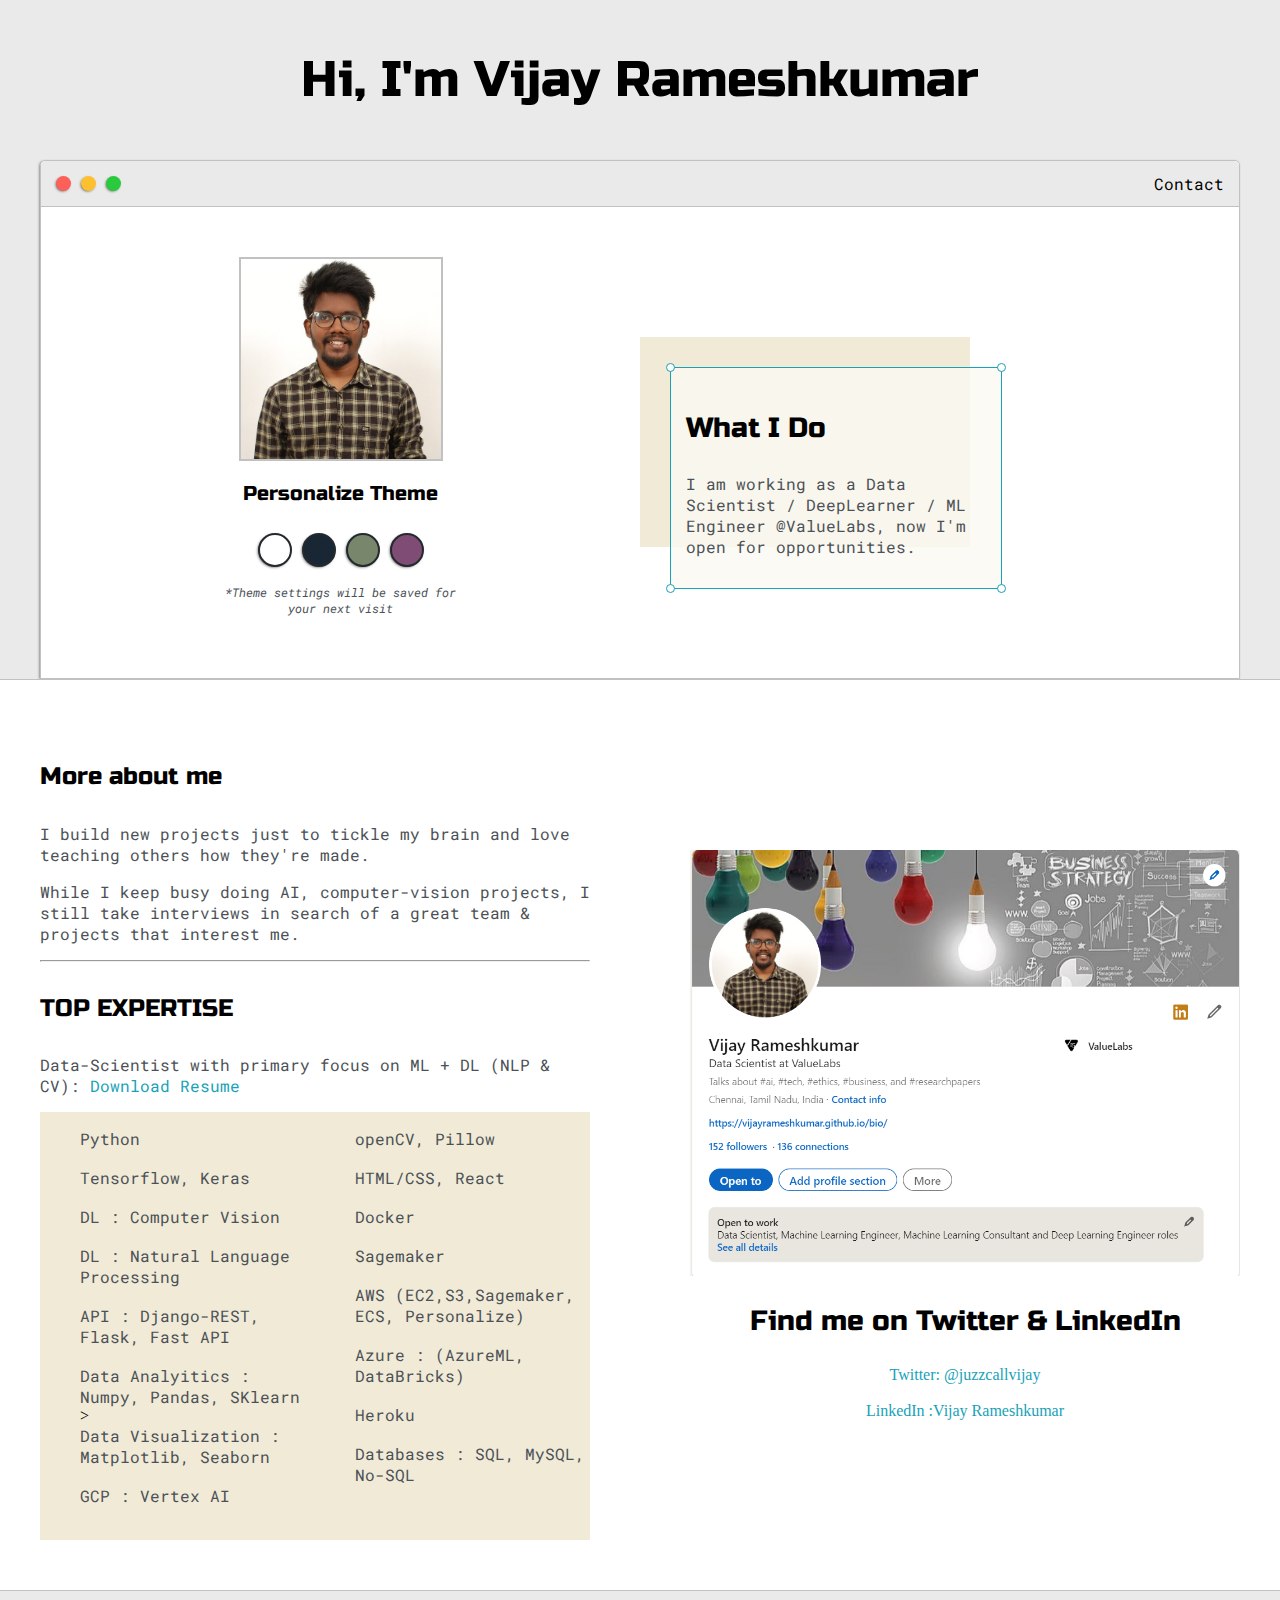
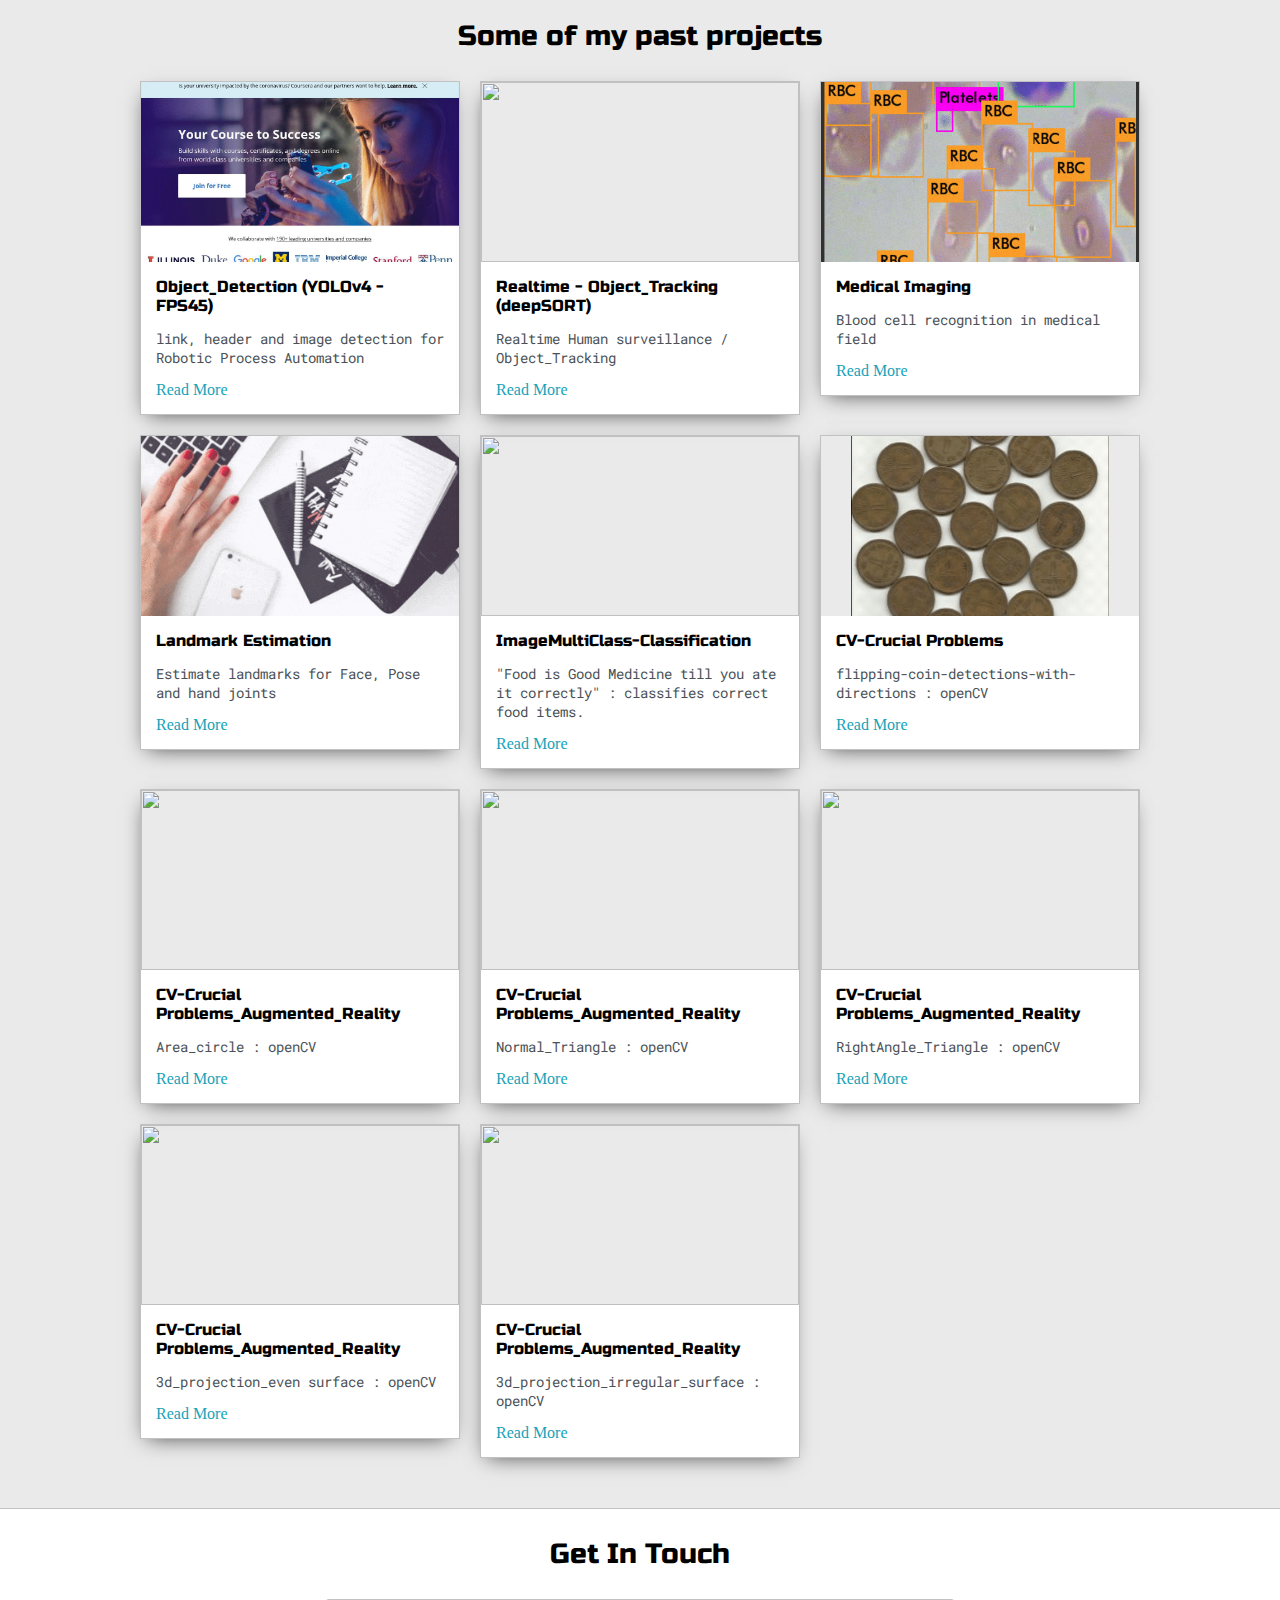
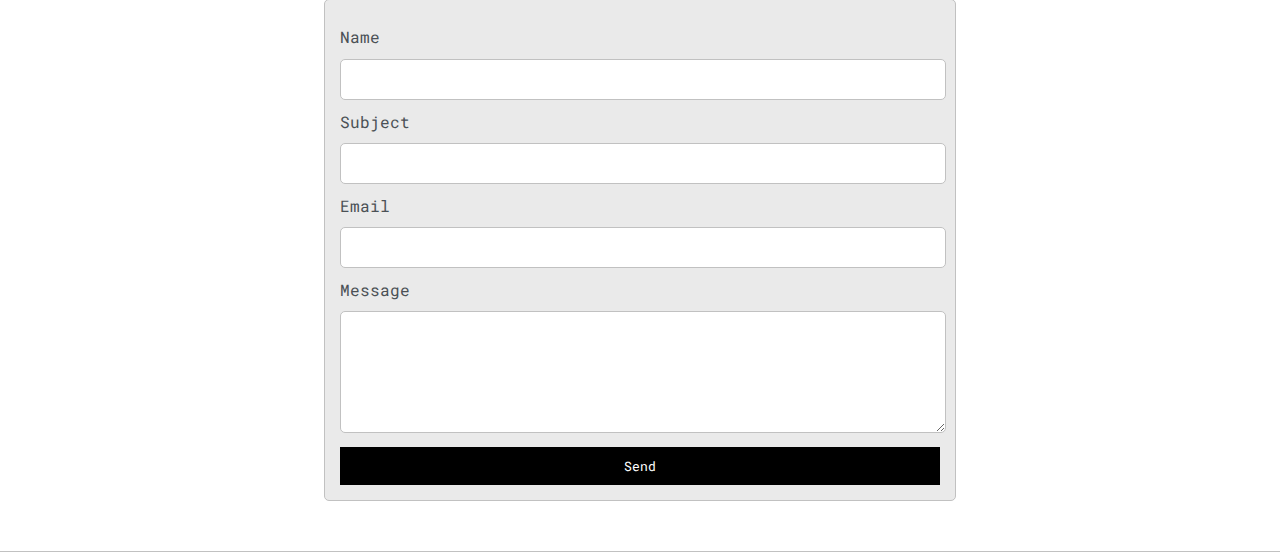
==== commit 092e35cf: "Update index.html" ====
--- a/index.html
+++ b/index.html
@@ -126,10 +126,9 @@
 					
 					<a target="_blank" href="https://mobile.twitter.com/juzzcallvijay">Twitter: @juzzcallvijay</a>
 					<br>
-					<a target="_blank" href="https://www.linkedin.com/in/vijayrameshkumar/">LinkedIn: @vijayrameshkumar</a>
 					
 					<script src="https://platform.linkedin.com/badges/js/profile.js" async defer type="text/javascript"></script>
-					<div class="badge-base LI-profile-badge" data-locale="en_US" data-size="medium" data-theme="dark" data-type="VERTICAL" data-vanity="vijayrameshkumar" data-version="v1"><a class="badge-base__link LI-simple-link" href="https://in.linkedin.com/in/vijayrameshkumar?trk=profile-badge">Vijay Rameshkumar</a></div>
+					<div class="badge-base LI-profile-badge" data-locale="en_US" data-size="medium" data-theme="dark" data-type="VERTICAL" data-vanity="vijayrameshkumar" data-version="v1"><a class="badge-base__link LI-simple-link" href="https://in.linkedin.com/in/vijayrameshkumar?trk=profile-badge">LinkedIn :Vijay Rameshkumar</a></div>
               
 				</div>
 			</div>
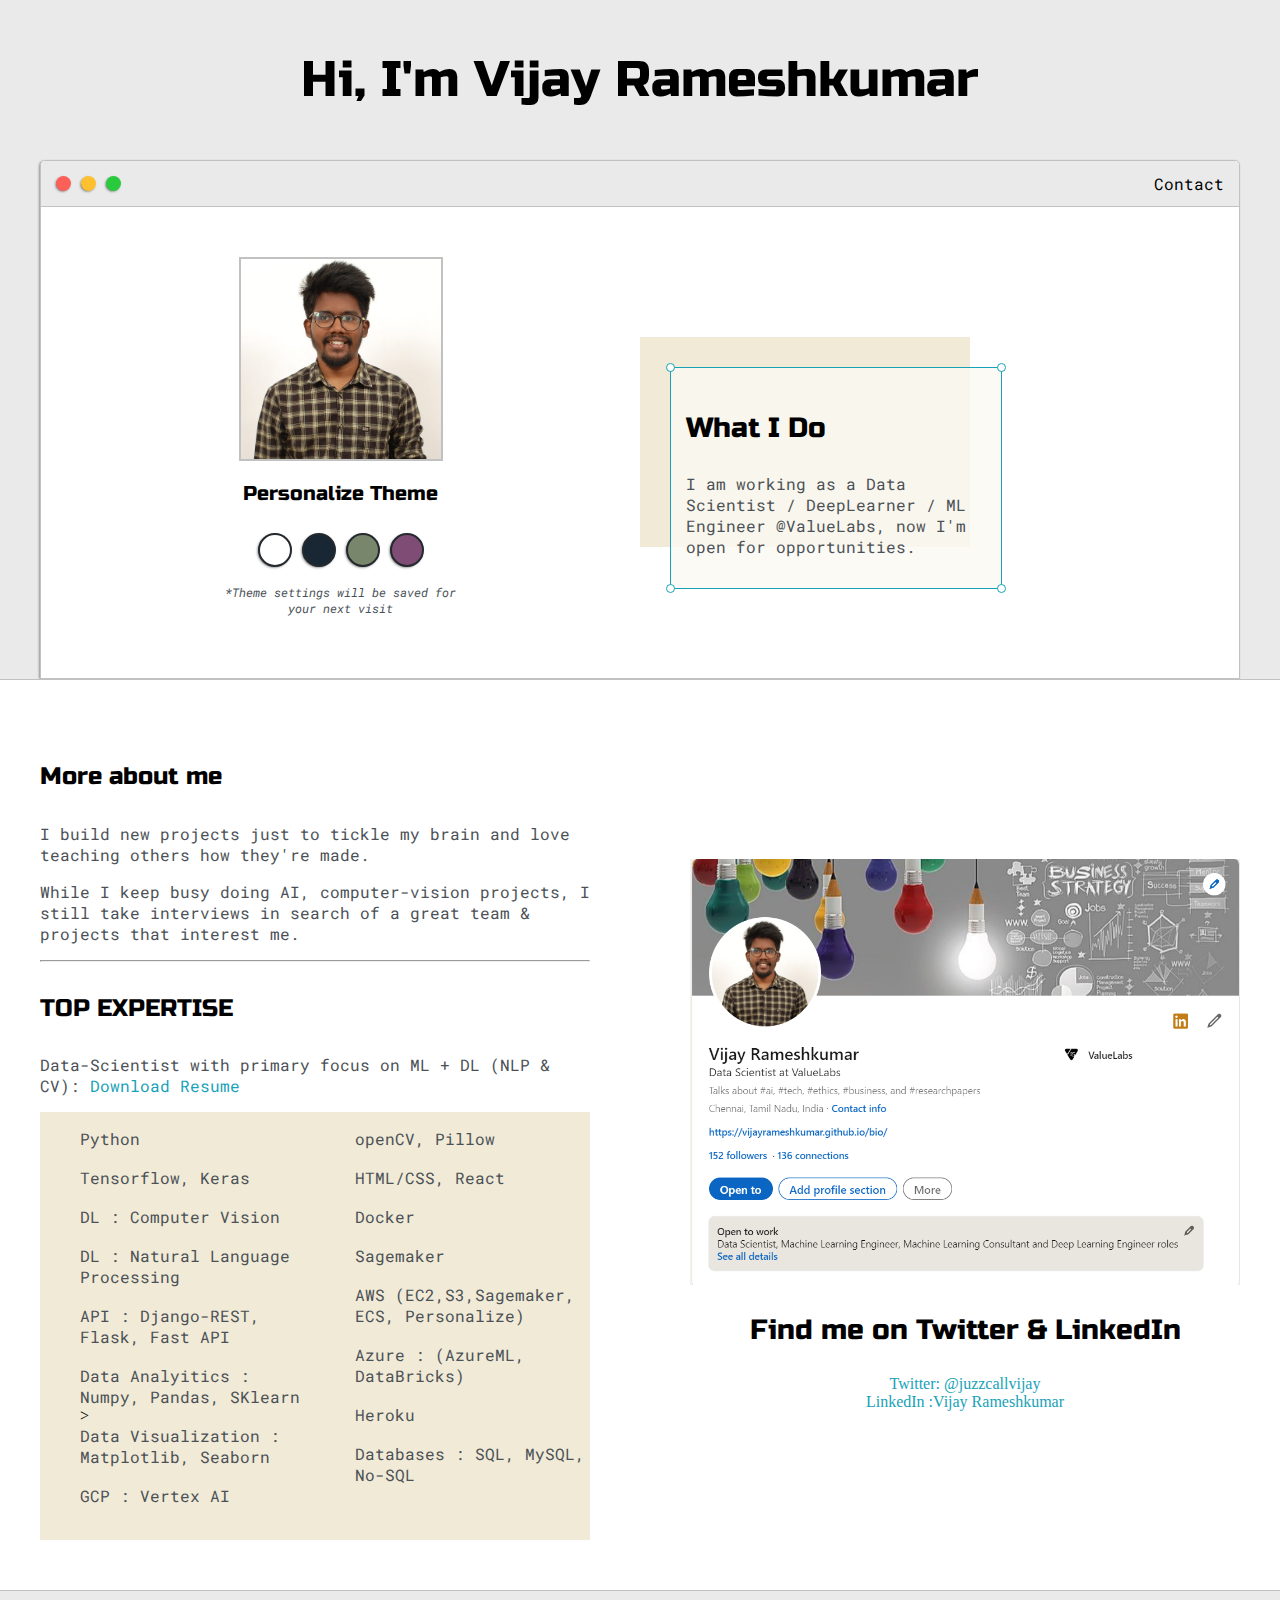
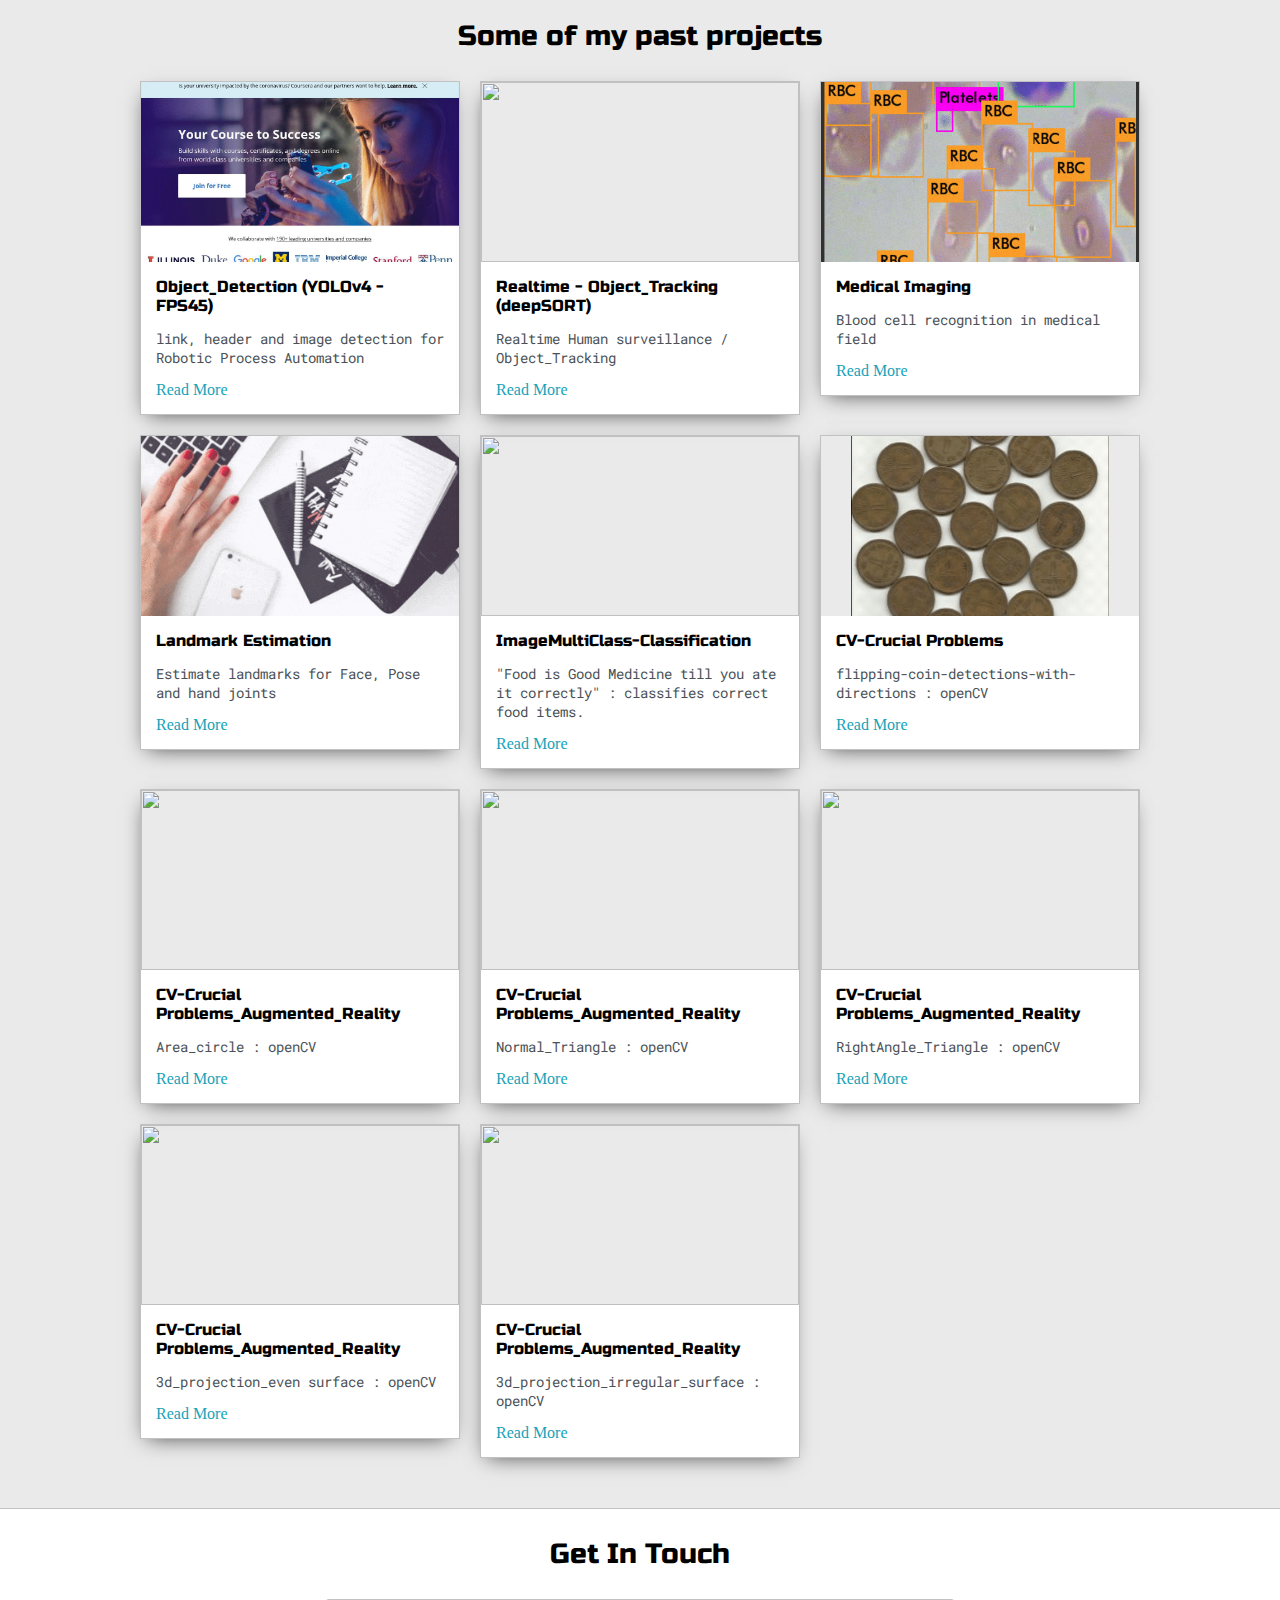
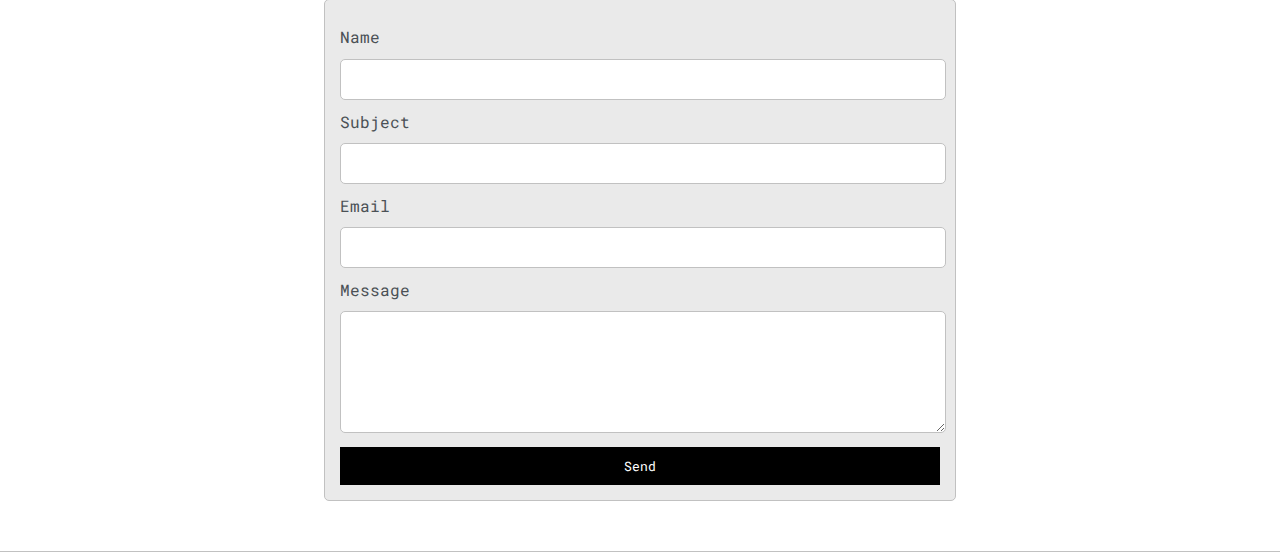
==== commit 2af1b3ae: "Update index.html" ====
--- a/index.html
+++ b/index.html
@@ -124,9 +124,7 @@
 					<img id="social_img" src="images/linkedin_bio.png">
 					<h3>Find me on Twitter & LinkedIn</h3>
 					
-					<a target="_blank" href="https://mobile.twitter.com/juzzcallvijay">Twitter: @juzzcallvijay</a>
-					<br>
-					
+					<a target="_blank" href="https://mobile.twitter.com/juzzcallvijay">Twitter: @juzzcallvijay</a>					
 					<script src="https://platform.linkedin.com/badges/js/profile.js" async defer type="text/javascript"></script>
 					<div class="badge-base LI-profile-badge" data-locale="en_US" data-size="medium" data-theme="dark" data-type="VERTICAL" data-vanity="vijayrameshkumar" data-version="v1"><a class="badge-base__link LI-simple-link" href="https://in.linkedin.com/in/vijayrameshkumar?trk=profile-badge">LinkedIn :Vijay Rameshkumar</a></div>
               
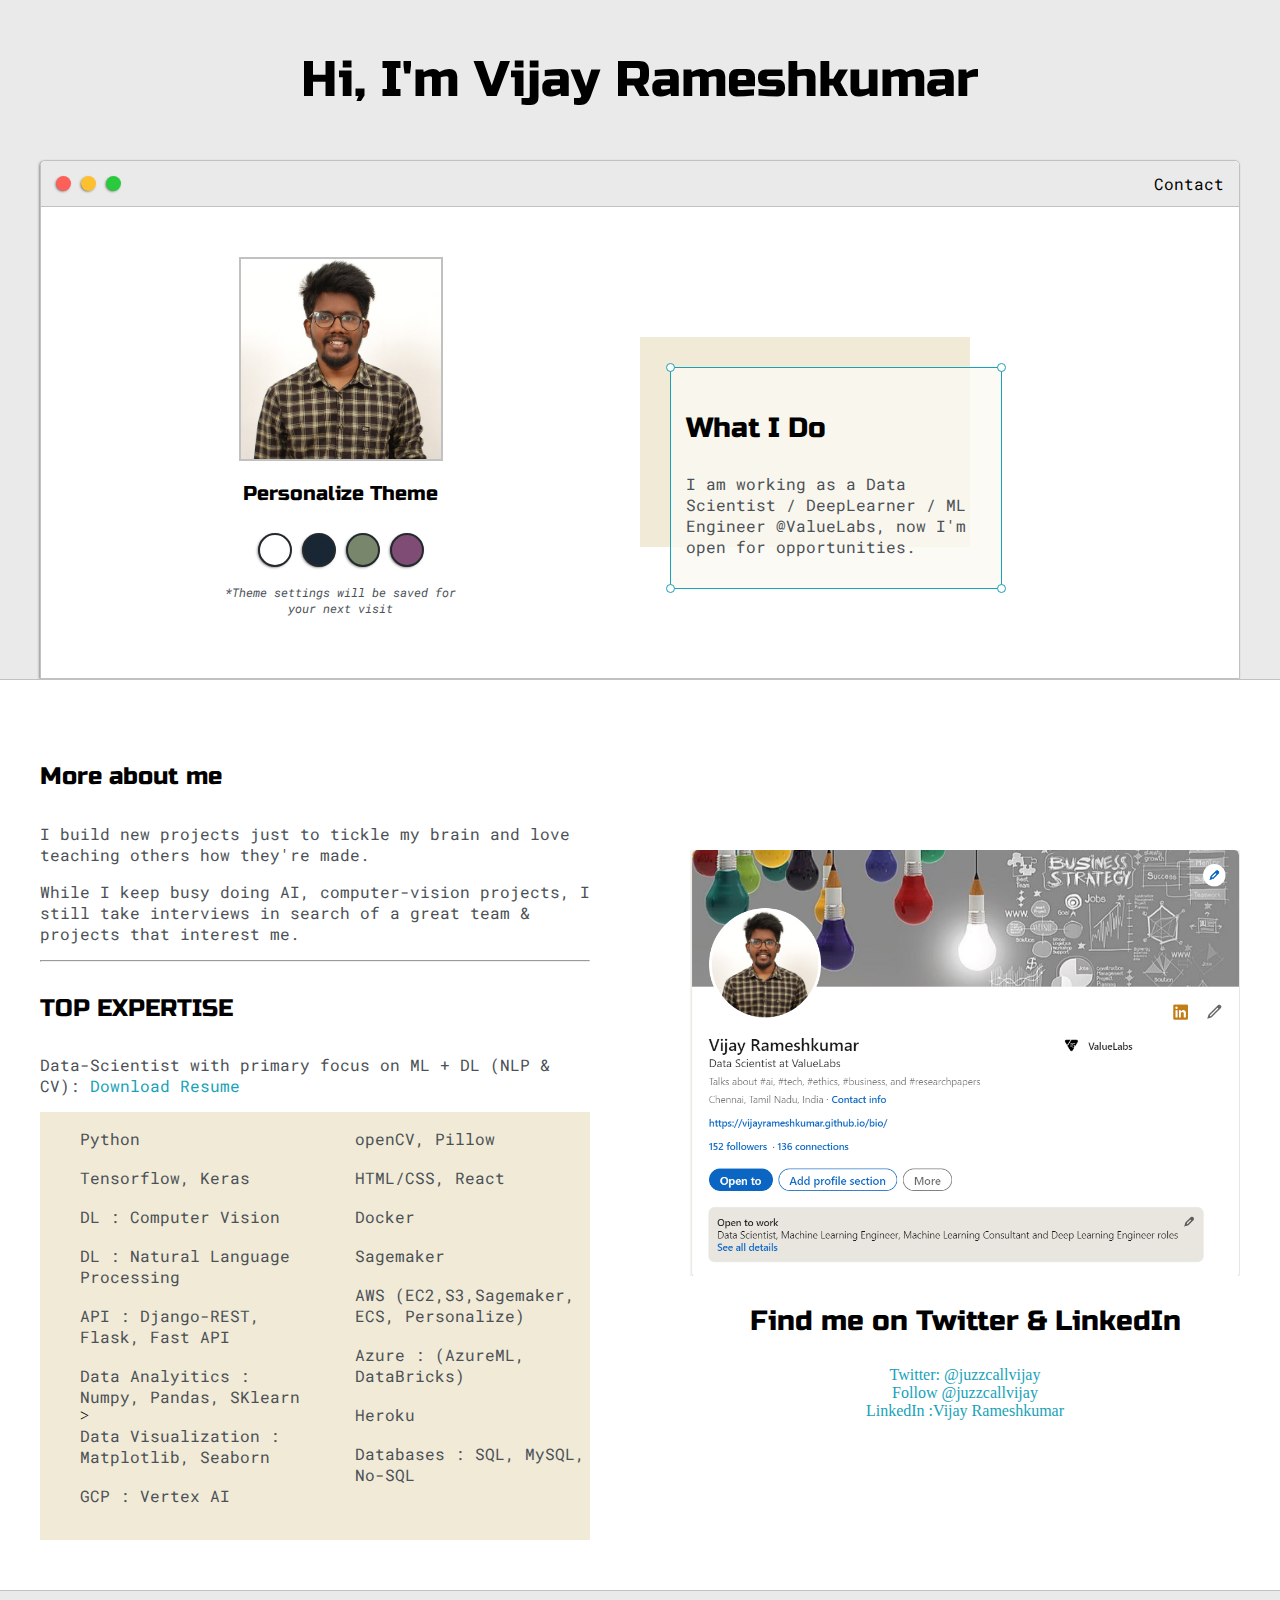
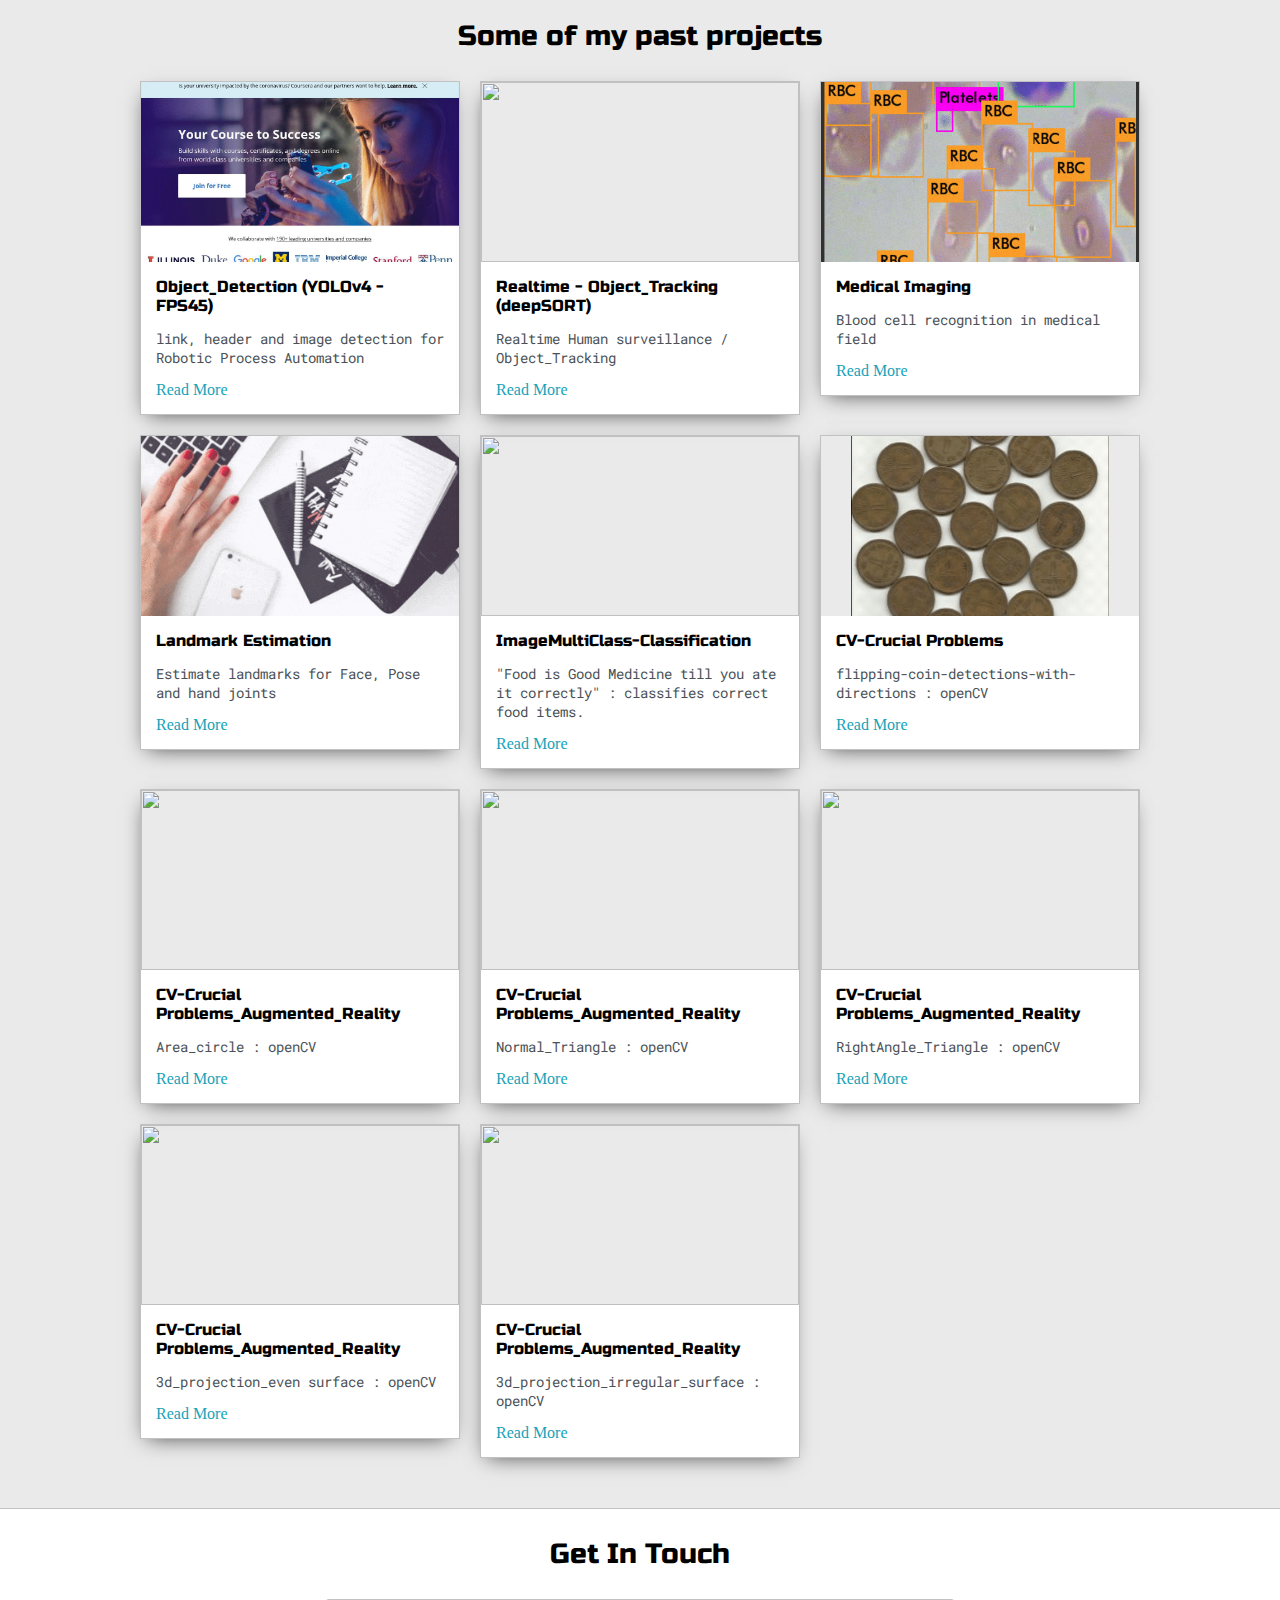
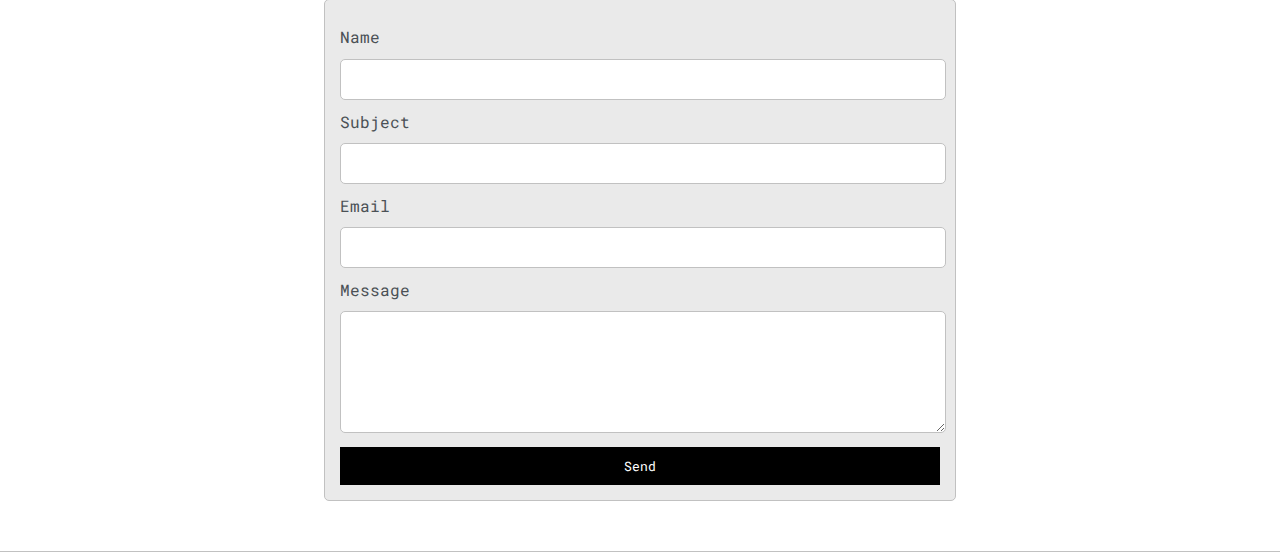
==== commit 9bf1cb0a: "Update index.html" ====
--- a/index.html
+++ b/index.html
@@ -124,7 +124,8 @@
 					<img id="social_img" src="images/linkedin_bio.png">
 					<h3>Find me on Twitter & LinkedIn</h3>
 					
-					<a target="_blank" href="https://mobile.twitter.com/juzzcallvijay">Twitter: @juzzcallvijay</a>					
+					<a target="_blank" href="https://mobile.twitter.com/juzzcallvijay">Twitter: @juzzcallvijay</a>	
+					<a href="https://twitter.com/juzzcallvijay?ref_src=twsrc%5Etfw" class="twitter-follow-button" data-show-count="false">Follow @juzzcallvijay</a><script async src="https://platform.twitter.com/widgets.js" charset="utf-8"></script>
 					<script src="https://platform.linkedin.com/badges/js/profile.js" async defer type="text/javascript"></script>
 					<div class="badge-base LI-profile-badge" data-locale="en_US" data-size="medium" data-theme="dark" data-type="VERTICAL" data-vanity="vijayrameshkumar" data-version="v1"><a class="badge-base__link LI-simple-link" href="https://in.linkedin.com/in/vijayrameshkumar?trk=profile-badge">LinkedIn :Vijay Rameshkumar</a></div>
               
